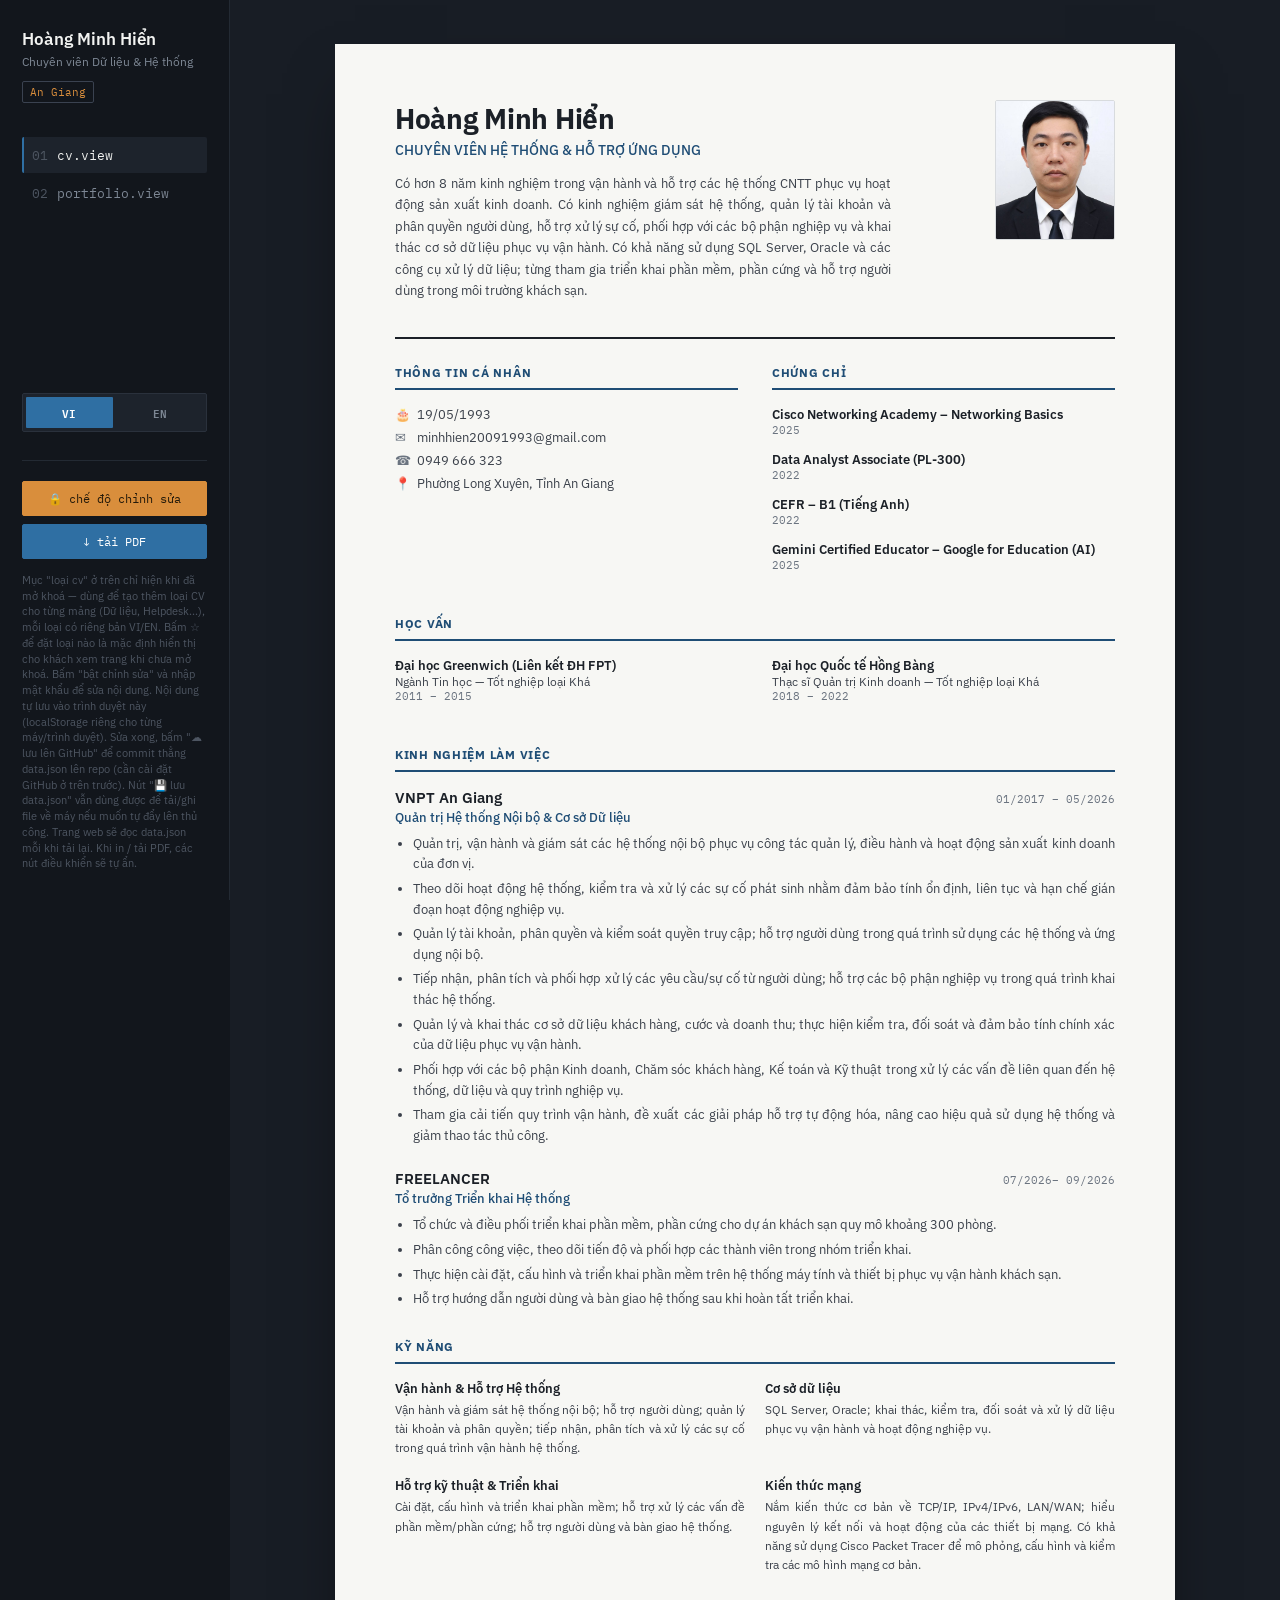
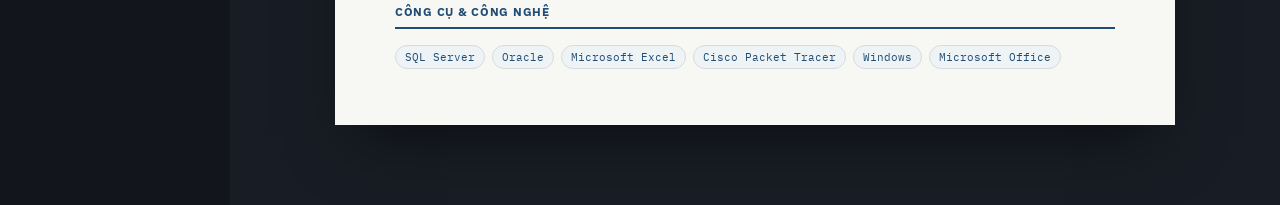
==== index.html @ f8fe0537 "Add files via upload" ====
<html lang="vi"><head>

<meta charset="UTF-8">
<meta name="viewport" content="width=device-width, initial-scale=1.0">
<title>Hoàng Minh Hiển — CV &amp; Portfolio</title>
<link rel="preconnect" href="https://fonts.googleapis.com">
<link rel="preconnect" href="https://fonts.gstatic.com" crossorigin="">
<link href="https://fonts.googleapis.com/css2?family=IBM+Plex+Sans:wght@400;500;600;700&amp;family=IBM+Plex+Mono:wght@400;500;600&amp;display=swap" rel="stylesheet">
<style>
  :root{
    --bg:#12161c;
    --bg-2:#181d25;
    --paper:#f7f7f4;
    --ink:#1b2027;
    --ink-soft:#3b414b;
    --muted:#6b7480;
    --line:#d8dbde;
    --line-soft:#e7e9eb;
    --accent:#2f6fa3;
    --accent-deep:#1f4d75;
    --accent-warm:#d98e3c;
    --sidebar-ink:#c7cdd6;
    --sidebar-ink-dim:#7d8794;
    --radius:2px;
  }
  *{box-sizing:border-box;}
  html,body{margin:0;padding:0;}
  /* Ẩn toàn bộ trang cho tới khi JS nạp xong dữ liệu và render đúng ngôn
     ngữ (vi) — tránh hiện tượng nội dung tiếng Anh (viết sẵn trong HTML
     tĩnh) lóe lên trước khi bị JS thay bằng tiếng Việt. */
  body{opacity:0;transition:opacity .18s ease;}
  body.ready{opacity:1;}
  body{
    font-family:'IBM Plex Sans',sans-serif;
    background:var(--bg);
    color:var(--ink);
    -webkit-font-smoothing:antialiased;
  }
  .mono{font-family:'IBM Plex Mono',monospace;}
  a{color:inherit;}

  /* ---------- layout ---------- */
  .app{
    display:grid;
    grid-template-columns:230px 1fr;
    min-height:100vh;
  }
  .sidebar{
    background:var(--bg);
    color:var(--sidebar-ink);
    padding:28px 22px;
    position:sticky;
    top:0;
    height:100vh;
    overflow-y:auto;
    display:flex;
    flex-direction:column;
    border-right:1px solid #232a33;
  }
  .brand{margin-bottom:34px;}
  .brand .name{font-size:17px;font-weight:600;color:#f2f3f1;line-height:1.3;}
  .brand .role{font-size:12px;color:var(--sidebar-ink-dim);margin-top:4px;}
  .tag{
    display:inline-block;margin-top:12px;
    font-family:'IBM Plex Mono',monospace;
    font-size:10.5px;color:var(--accent-warm);
    border:1px solid #3a4250;padding:3px 7px;border-radius:var(--radius);
  }

  nav.tabs{display:flex;flex-direction:column;gap:2px;margin-bottom:auto;}
  nav.tabs button{
    all:unset;cursor:pointer;
    font-family:'IBM Plex Mono',monospace;
    font-size:12.5px;color:var(--sidebar-ink-dim);
    padding:10px 10px;border-radius:var(--radius);
    display:flex;align-items:center;gap:9px;
  }
  nav.tabs button .idx{color:#4d5561;}
  nav.tabs button:hover{color:#e9ebee;background:#1d232c;}
  nav.tabs button.active{color:#f2f3f1;background:#1d232c;border-left:2px solid var(--accent);padding-left:8px;}

  .lang-switch{display:flex;gap:4px;margin-top:14px;padding:3px;background:#1d232c;border-radius:var(--radius);border:1px solid #2a313c;}
  .lang-btn{
    all:unset;cursor:pointer;flex:1;text-align:center;
    font-family:'IBM Plex Mono',monospace;font-size:11px;font-weight:600;
    padding:6px 0;border-radius:1px;color:var(--sidebar-ink-dim);
  }
  .lang-btn:hover{color:#e9ebee;}
  .lang-btn.active{background:var(--accent);color:#fff;}

  /* CV loại (Dữ liệu / Helpdesk / ...) — chỉ hiện khi đã mở khoá chỉnh sửa;
     khách xem trang chỉ thấy đúng 1 loại CV được đặt làm mặc định. */
  .type-switch-wrap{display:none;flex-direction:column;gap:7px;margin-top:14px;}
  .unlocked .type-switch-wrap{display:flex;}
  .type-switch-title{
    font-family:'IBM Plex Mono',monospace;font-size:10px;color:var(--sidebar-ink-dim);
    text-transform:uppercase;letter-spacing:.06em;
  }
  .type-switch{display:flex;flex-direction:column;gap:4px;}
  .type-pill{
    display:flex;align-items:center;gap:5px;
    background:#1d232c;border:1px solid #2a313c;border-radius:var(--radius);
    padding:2px 3px 2px 5px;
  }
  .type-pill.active{border-color:var(--accent);}
  .type-pill-name{
    all:unset;cursor:pointer;flex:1;min-width:0;
    font-family:'IBM Plex Mono',monospace;font-size:11.5px;color:var(--sidebar-ink-dim);
    padding:6px 4px;white-space:nowrap;overflow:hidden;text-overflow:ellipsis;
  }
  .type-pill-name:hover{color:#e9ebee;}
  .type-pill.active .type-pill-name{color:#f2f3f1;font-weight:600;}
  .type-pill-star{all:unset;cursor:pointer;font-size:12px;color:#4d5561;padding:2px 3px;flex:none;line-height:1;}
  .type-pill-star.is-default{color:var(--accent-warm);}
  .type-pill-rename{
    all:unset;cursor:pointer;font-size:11px;color:var(--sidebar-ink-dim);
    padding:2px 3px;flex:none;line-height:1;
  }
  .type-pill-rename:hover{color:#e9ebee;}
  .type-pill-del{
    all:unset;cursor:pointer;font-family:'IBM Plex Mono',monospace;font-size:10px;
    color:#a23b3b;border:1px solid #4a3535;width:16px;height:16px;border-radius:50%;
    display:flex;align-items:center;justify-content:center;flex:none;line-height:1;
  }
  .type-switch-add{
    all:unset;cursor:pointer;text-align:center;
    font-family:'IBM Plex Mono',monospace;font-size:11px;
    color:var(--accent-deep);border:1px dashed var(--accent);
    padding:7px 8px;border-radius:var(--radius);
  }

  .side-actions{display:flex;flex-direction:column;gap:8px;margin-top:28px;padding-top:20px;border-top:1px solid #232a33;}
  .btn{
    all:unset;cursor:pointer;text-align:center;
    font-family:'IBM Plex Mono',monospace;font-size:11.5px;
    padding:9px 10px;border-radius:var(--radius);
    border:1px solid #333c48;color:#dfe2e6;
    transition:background .15s ease, border-color .15s ease;
  }
  .btn:hover{border-color:var(--accent);}
  .btn.primary{background:var(--accent);border-color:var(--accent);color:#fff;}
  .btn.primary:hover{background:var(--accent-deep);}
  .btn.editing{background:var(--accent-warm);border-color:var(--accent-warm);color:#241a0a;}
  /* "chế độ chỉnh sửa" là nút mở khoá (có mật khẩu) — mọi nút thao tác khác
     (kể cả nút bật/tắt sửa nội dung) chỉ hiện ra sau khi mở khoá. */
  #editToggle,#exportBtn,#githubSaveBtn,#githubCfgToggle,#resetBtn,#translateCfgToggle{display:none;}
  .unlocked #editToggle,.unlocked #exportBtn,.unlocked #githubSaveBtn,.unlocked #githubCfgToggle,.unlocked #resetBtn,.unlocked #translateCfgToggle{display:inline-block;}
  /* Đã tích hợp lưu data.json / lưu lên GitHub ở nơi khác — chỉ ẩn 2 nút
     này trên giao diện, KHÔNG xoá code/logic phía sau (đề phòng cần dùng
     lại sau này). */
  #exportBtn,.unlocked #exportBtn,#githubSaveBtn,.unlocked #githubSaveBtn{display:none !important;}
  .side-note{margin-top:14px;font-size:10.5px;color:#4d5561;line-height:1.5;}

  .stage{
    background:var(--bg-2);
    padding:44px 40px 80px;
    display:flex;justify-content:center;
  }
  .page{
    width:100%;max-width:840px;
    background:var(--paper);
    color:var(--ink);
    padding:56px 60px;
    min-height:1100px;
    box-shadow:0 30px 60px -20px rgba(0,0,0,.55);
  }

  /* ---------- editable affordance ---------- */
  [contenteditable="true"]{outline:none;}
  .editing [contenteditable="true"]:hover{background:#fff3d9;}
  .editing [contenteditable="true"]:focus{background:#fff3d9;box-shadow:0 0 0 1px var(--accent-warm);}
  .row-controls{display:none;gap:6px;margin-top:6px;}
  .editing .row-controls{display:flex;}
  .del{
    all:unset;cursor:pointer;font-family:'IBM Plex Mono',monospace;font-size:10px;
    color:#a23b3b;border:1px solid #d7b9b9;padding:2px 7px;border-radius:var(--radius);
  }
  .add{
    all:unset;cursor:pointer;font-family:'IBM Plex Mono',monospace;font-size:11px;
    color:var(--accent-deep);border:1px dashed var(--accent);padding:6px 10px;border-radius:var(--radius);
    display:none;margin-top:10px;
  }
  .editing .add{display:inline-block;}

  /* inline delete affordances (bullet lines, hobby chips) */
  .bullet-line{display:flex;align-items:flex-start;justify-content:space-between;gap:8px;}
  .bullet-del{
    all:unset;display:none;cursor:pointer;flex:none;font-family:'IBM Plex Mono',monospace;
    font-size:10px;line-height:1;color:#a23b3b;border:1px solid #d7b9b9;
    width:16px;height:16px;border-radius:50%;text-align:center;margin-top:2px;
  }
  .editing .bullet-del{display:flex;align-items:center;justify-content:center;}

  .chip-wrap{display:inline-flex;align-items:center;gap:4px;}
  .chip-del{
    all:unset;display:none;cursor:pointer;font-family:'IBM Plex Mono',monospace;
    font-size:10px;line-height:1;color:#a23b3b;border:1px solid #d7b9b9;
    width:15px;height:15px;border-radius:50%;text-align:center;
  }
  .editing .chip-del{display:flex;align-items:center;justify-content:center;}

  /* ---------- CV header ---------- */
  .cv-head{display:grid;grid-template-columns:1fr 120px;gap:24px;align-items:start;padding-bottom:22px;border-bottom:2px solid var(--ink);}
  .cv-head h1{font-size:28px;margin:0 0 4px;font-weight:700;letter-spacing:-0.01em;}
  .cv-head .role{font-size:14px;color:var(--accent-deep);font-weight:500;}
  .cv-head .summary{margin-top:14px;font-size:13px;line-height:1.65;color:var(--ink-soft);max-width:62ch;text-align:justify;text-align-last:left;}
  .avatar{
    width:120px;height:140px;border-radius:var(--radius);object-fit:cover;
    border:1px solid var(--line);background:#e7e9eb;
    display:block;
  }
  .avatar-placeholder{
    display:flex;align-items:center;justify-content:center;
    background:#1b2027;color:#f7f7f4;
    font-family:'IBM Plex Mono',monospace;font-weight:600;font-size:30px;letter-spacing:.03em;
  }
  .avatar-wrap{position:relative;width:120px;height:140px;}
  .avatar-wrap .avatar-overlay{
    display:none;position:absolute;inset:0;align-items:center;justify-content:center;
    background:rgba(27,32,39,.72);color:#fff;text-align:center;
    font-family:'IBM Plex Mono',monospace;font-size:10.5px;line-height:1.4;
    cursor:pointer;border-radius:var(--radius);padding:8px;
  }
  .editing .avatar-wrap .avatar-overlay{display:flex;}
  .avatar-wrap input[type="file"]{display:none;}

  .section{margin-top:30px;page-break-inside:avoid;}
  .section-label{
    font-family:'IBM Plex Sans',sans-serif;font-size:12px;font-weight:700;
    text-transform:uppercase;letter-spacing:.06em;color:var(--accent-deep);
    padding-bottom:8px;margin-bottom:16px;
    border-bottom:2px solid var(--accent-deep);
  }

  .cv-grid{display:grid;grid-template-columns:1fr 1fr;gap:34px;}
  .info-list{list-style:none;margin:0;padding:0;font-size:12.5px;color:var(--ink-soft);display:flex;flex-direction:column;gap:7px;}
  .info-list li{display:flex;gap:8px;}
  .info-list .k{color:var(--muted);width:14px;font-family:'IBM Plex Mono',monospace;}

  .edu-item, .cert-item{margin-bottom:14px;}
  .edu-item .school, .cert-item .cname{font-size:13px;font-weight:600;}
  .edu-item .major{font-size:12px;color:var(--ink-soft);text-align:justify;text-align-last:left;}
  .edu-item .yrs, .cert-item .yr{font-size:11px;color:var(--muted);font-family:'IBM Plex Mono',monospace;}

  .job{margin-bottom:24px;page-break-inside:avoid;}
  .job-top{display:flex;justify-content:space-between;align-items:baseline;gap:12px;flex-wrap:wrap;}
  .job-top .company{font-size:14.5px;font-weight:600;}
  .job-top .dates{font-size:11px;color:var(--muted);font-family:'IBM Plex Mono',monospace;white-space:nowrap;}
  .job .title{font-size:12.5px;color:var(--accent-deep);font-weight:500;margin:2px 0 8px;}
  .job ul{margin:0;padding-left:18px;font-size:12.5px;line-height:1.65;color:var(--ink-soft);text-align:justify;text-align-last:left;}
  .job li{margin-bottom:4px;}

  .skills-grid{display:grid;grid-template-columns:1fr 1fr;gap:20px;}
  .skill-block .stitle{font-size:12.5px;font-weight:600;margin-bottom:4px;}
  .skill-block p{font-size:12px;color:var(--ink-soft);line-height:1.6;margin:0;text-align:justify;text-align-last:left;}

  .chips{display:flex;flex-wrap:wrap;gap:7px;margin-top:6px;}
  .chip{
    font-family:'IBM Plex Mono',monospace;font-size:10.5px;color:var(--accent-deep);
    border:1px solid var(--line);padding:4px 9px;border-radius:12px;background:#eef3f6;
  }

  /* ---------- portfolio ---------- */
  .pf-head h1{font-size:27px;margin:0;font-weight:700;letter-spacing:-.01em;}
  .pf-head .sub{font-size:13px;color:var(--ink-soft);margin-top:9px;max-width:64ch;line-height:1.65;text-align:justify;text-align-last:left;}
  .pf-grid{display:flex;flex-direction:column;gap:22px;margin-top:24px;}
  .pf-row{display:flex;gap:22px;align-items:stretch;}
  .pf-row > .pf-card{flex:1 1 0;min-width:0;}
  .pf-card{
    border:1px solid var(--line);border-radius:var(--radius);
    background:#fff;page-break-inside:avoid;overflow:hidden;
    display:flex;flex-direction:column;
    transition:box-shadow .18s ease, transform .18s ease, border-color .18s ease;
  }
  .pf-card:hover{box-shadow:0 14px 30px -16px rgba(27,32,39,.35);border-color:var(--line);transform:translateY(-2px);}
  .pf-card .pf-body{padding:16px 18px 18px;display:flex;flex-direction:column;flex:1;}

  /* product image — dùng aspect-ratio thay vì "padding-top:0 + height:0"
     (padding-top hack tạo ra khối có content-height = 0, nên khi in PDF,
     Chrome tính điểm ngắt trang ngay bên trong khối "rỗng" đó, bất chấp
     page-break-inside:avoid, làm ảnh bị cắt/xé làm đôi giữa hai trang). */
  .pf-image{
    position:relative;overflow:hidden;background:var(--line-soft);
    display:none;flex:none;aspect-ratio:16/9;height:auto;
  }
  .pf-image.has-image,.editing .pf-image{display:block;}
  .pf-image img{position:absolute;inset:0;width:100%;height:100%;object-fit:cover;display:block;}
  .pf-image-empty{
    position:absolute;inset:0;display:flex;align-items:center;justify-content:center;
    color:var(--muted);font-family:'IBM Plex Mono',monospace;font-size:10.5px;letter-spacing:.04em;
  }
  .pf-image-overlay{
    position:absolute;inset:0;display:none;align-items:center;justify-content:center;gap:8px;
    background:rgba(27,32,39,.6);
  }
  .editing .pf-image-overlay{display:flex;}
  .pf-img-btn{
    all:unset;cursor:pointer;font-family:'IBM Plex Mono',monospace;font-size:10px;color:#fff;
    border:1px solid rgba(255,255,255,.65);padding:5px 10px;border-radius:var(--radius);white-space:nowrap;
  }
  .pf-img-btn:hover{background:rgba(255,255,255,.18);}
  .pf-image input[type="file"]{display:none;}

  .pf-card .pf-tag{
    display:inline-block;font-family:'IBM Plex Mono',monospace;font-size:10px;
    letter-spacing:.04em;color:var(--accent-warm);text-transform:uppercase;
    border:1px solid #ecd6b3;background:#fbf3e6;padding:3px 8px;border-radius:12px;
  }
  .pf-card h3{font-size:15px;margin:10px 0 8px;font-weight:600;line-height:1.35;}
  .pf-card p{font-size:12.5px;color:var(--ink-soft);line-height:1.65;margin:0;text-align:justify;text-align-last:left;}
  .pf-card .chips{margin-top:14px;padding-top:14px;border-top:1px solid var(--line-soft);}

  .chip-add{
    all:unset;display:none;cursor:pointer;font-family:'IBM Plex Mono',monospace;font-size:10.5px;
    color:var(--accent-deep);border:1px dashed var(--accent);padding:4px 9px;border-radius:12px;
  }
  .editing .chip-add{display:inline-block;}

  .print-only{display:none;}

  @media (max-width: 880px){
    .app{grid-template-columns:1fr;}
    .sidebar{position:relative;height:auto;flex-direction:row;flex-wrap:wrap;align-items:center;}
    .brand{margin-bottom:0;margin-right:auto;}
    nav.tabs{flex-direction:row;margin:0;}
    .side-actions{flex-direction:row;flex-wrap:wrap;justify-content:flex-end;margin:0 0 0 auto;border:none;padding:0;}
    .side-note{display:none;}
    .stage{padding:22px 14px 60px;}
    .page{padding:30px 22px;}
    .cv-head{grid-template-columns:1fr;}
    .avatar{display:none;}
    .cv-grid,.skills-grid{grid-template-columns:1fr;}
    .pf-row{flex-direction:column;}
    .pf-row > .pf-card{flex:none;}
  }

  @media print{
    /* .pf-card có transition + hover-transform (translateY, box-shadow).
       Khi in, Chrome đôi khi render lại một số phần tử có transition/transform
       để tính điểm ngắt trang, và "bóng ma" của lần render đó (mờ, sai vị trí)
       có thể lọt vào bản PDF — nhìn giống các thanh mờ đè lên phần đầu ảnh.
       Tắt hẳn transition/transform khi in để tránh hiện tượng này. */
    *{transition:none !important;animation:none !important;-webkit-print-color-adjust:exact;print-color-adjust:exact;}
    .pf-card{transform:none !important;box-shadow:none !important;}
    html,body{height:auto;}
    body{background:#fff;}
    .sidebar{display:none;}
    .stage{background:#fff;padding:0;display:block;height:auto;}
    .page{
      box-shadow:none;max-width:100%;width:auto;padding:10mm 14mm;
      min-height:0;height:auto;
      page-break-after:auto;page-break-before:auto;
    }
    .app{display:block;}
    .row-controls,.add,.tag,.avatar-overlay,.bullet-del,.chip-del,.pf-image-overlay,.chip-add{display:none !important;}
    .pf-image{display:none;}
    .pf-image.has-image{display:block !important;}
    [contenteditable="true"]:hover, [contenteditable="true"]:focus{background:none;box-shadow:none;}
    .section{margin-top:16px;page-break-inside:auto;break-inside:auto;}
    .section-label{page-break-after:avoid;}
    .edu-item,.cert-item{page-break-inside:avoid;}

    /* .job vốn bị page-break-inside:avoid (kế thừa từ CSS chung), khiến cả
       khối kinh nghiệm bị đẩy nguyên sang trang sau nếu không vừa phần
       trang còn lại — để lại khoảng trắng lớn ở cuối trang trước. Cho phép
       .job được ngắt qua trang, chỉ giữ "avoid" ở phần tiêu đề/từng dòng
       để không bị cắt ngang giữa chừng. */
    .job{page-break-inside:auto;break-inside:auto;}
    .job-top{page-break-inside:avoid;break-inside:avoid;page-break-after:avoid;break-after:avoid;}
    .job .title{page-break-after:avoid;break-after:avoid;}
    .job li{page-break-inside:avoid;break-inside:avoid;}
    .job ul{orphans:2;widows:2;}

    .pf-card{page-break-inside:auto;break-inside:auto;display:block;}
    .pf-card .pf-body{display:block;}
    .pf-card .pf-tag,.pf-card h3{page-break-after:avoid;break-after:avoid;}
    .pf-image{
      page-break-inside:avoid;break-inside:avoid-page;
      page-break-before:avoid;break-before:avoid-page;
      page-break-after:avoid;break-after:avoid-page;
    }
    .pf-card .chips{page-break-inside:avoid;break-inside:avoid;}

    .cv-head{display:flex;align-items:flex-start;gap:20px;}
    .cv-head .avatar-wrap{margin-top:0;flex:none;}

    /* Chrome can't break CSS grid rows across pages cleanly — it shoves the
       second column to the next page and leaves the gap behind on this one.
       Use flexbox instead: it keeps both columns together as one unit when
       paginating, so the 2-column look survives printing without gaps. */
    .cv-grid{display:flex;gap:34px;page-break-inside:avoid;}
    .cv-grid > div{flex:1 1 0;min-width:0;}
    .skills-grid{display:flex;flex-wrap:wrap;gap:16px 20px;}
    .skills-grid > div{flex:1 1 220px;min-width:0;page-break-inside:avoid;}
    /* Đã thử 2 cách:
       1) flex 2-cột + page-break-inside:auto trên .pf-row (bản gốc) → ảnh
          bị đè vệt mờ khi 1 hàng phải ngắt qua trang.
       2) flex 2-cột + page-break-inside:avoid trên .pf-row → khi TOÀN BỘ
          nội dung cần nhiều hơn 1 trang, Chrome bị lỗi dựng hình nghiêm
          trọng hơn: toàn bộ nội dung các dự án bị dồn/đè chồng lên nhau
          trên đúng 1 trang giấy (đã tự kiểm chứng, không phải suy đoán).
       → Flexbox nói chung ngắt trang rất kém trong Chrome khi in PDF.
       Float thì ngắt trang ổn định hơn nhiều (đã được dùng cho việc này
       từ rất lâu), nên chỉ khi IN mới đổi sang float 2-cột; trên màn hình
       vẫn giữ flex như cũ. */
    .pf-row{display:block;overflow:hidden;}
    .pf-row > .pf-card{float:left;width:calc(50% - 11px);}
    .pf-row > .pf-card:first-child{margin-right:22px;}
    .pf-grid{gap:22px;}

    @page{size:A4;margin:8mm;}
  }
</style>
</head>
<body>

<div class="app editing-off" id="app">

  <aside class="sidebar">
    <div class="brand">
      <div class="name">Hoàng Minh Hiển</div>
      <div class="role">Chuyên viên Dữ liệu &amp; Hệ thống</div>
      <span class="tag" contenteditable="false" data-key="side.tag">An Giang</span>
    </div>

    <nav class="tabs">
      <button class="active" data-view="cv"><span class="idx">01</span> cv.view</button>
      <button data-view="pf"><span class="idx">02</span> portfolio.view</button>
    </nav>

    <div class="lang-switch" id="langSwitch">
      <button class="lang-btn active" data-lang="vi">VI</button>
      <button class="lang-btn" data-lang="en">EN</button>
    </div>

    <div class="type-switch-wrap" id="typeSwitchWrap">
      <div class="type-switch-title">loại cv</div>
      <div class="type-switch" id="typeSwitch"></div>
      <button class="type-switch-add" id="addTypeBtn">+ thêm loại CV</button>
    </div>

    <div class="side-actions">
      <button class="btn editing" id="editModeBtn">🔒 chế độ chỉnh sửa</button>
      <button class="btn" id="editToggle">✎ bật chỉnh sửa</button>
      <button class="btn primary" id="printBtn">↓ tải PDF</button>
      <button class="btn" id="exportBtn">💾 lưu data.json</button>
      <button class="btn" id="githubSaveBtn">☁ lưu lên GitHub</button>
      <button class="btn" id="githubCfgToggle">⚙ cài đặt GitHub</button>
      <button class="btn" id="translateCfgToggle">🌐 dịch VI → EN (AI)</button>
      <button class="btn" id="resetBtn">↺ khôi phục gốc</button>
    </div>
    <div class="side-note" id="translatePanel" style="display:none;">
      <div style="margin-bottom:10px;">Dịch nội dung tiếng Việt của loại CV đang xem sang tiếng Anh, bằng Gemini API của bạn (tự động 1 click) hoặc bằng AI khác (copy/dán thủ công).</div>

      <div style="font-family:'IBM Plex Mono',monospace;font-size:10px;color:var(--sidebar-ink-dim);text-transform:uppercase;letter-spacing:.06em;margin-bottom:6px;">Cách 1 — tự động bằng Gemini API</div>
      <div style="display:flex;flex-direction:column;gap:6px;margin-bottom:8px;">
        <input type="password" id="geminiKeyInput" placeholder="Gemini API key" class="mono" style="background:#1d232c;border:1px solid #2a313c;color:#e9ebee;padding:7px 8px;border-radius:2px;font-size:11.5px;">
        <input type="text" id="geminiModelInput" placeholder="Tên model (mặc định: gemini-2.5-flash)" class="mono" style="background:#1d232c;border:1px solid #2a313c;color:#e9ebee;padding:7px 8px;border-radius:2px;font-size:11.5px;">
        <button class="btn" id="geminiCfgSave">Lưu key</button>
      </div>
      <div style="margin-bottom:10px;">Key chỉ lưu trong trình duyệt này (localStorage), gửi thẳng tới Google khi bấm dịch — không đi qua máy chủ nào khác. Nếu Google đổi tên model, sửa lại ô "tên model" ở trên theo model hiện hành trong Google AI Studio.</div>
      <button class="btn primary" id="geminiTranslateBtn" style="width:100%;margin-bottom:12px;">✨ Dịch tự động (Gemini)</button>

      <div style="font-family:'IBM Plex Mono',monospace;font-size:10px;color:var(--sidebar-ink-dim);text-transform:uppercase;letter-spacing:.06em;margin-bottom:6px;border-top:1px solid #2a313c;padding-top:10px;">Cách 2 — copy/dán thủ công (AI khác)</div>
      <ol style="margin:0 0 8px;padding-left:18px;">
        <li style="margin-bottom:8px;">
          <button class="btn" id="translateCopyBtn" style="width:100%;margin-bottom:4px;">1) 📋 Sao chép nội dung + hướng dẫn dịch</button>
          <div>Mở Claude/ChatGPT, dán vào, chờ AI trả lời.</div>
        </li>
        <li>
          <div style="margin-bottom:4px;">Dán NGUYÊN VĂN câu trả lời của AI (chỉ phần JSON, không kèm lời giải thích) vào ô dưới:</div>
          <textarea id="translatePasteArea" class="mono" rows="5" placeholder="Dán JSON bản dịch AI trả về vào đây" style="width:100%;background:#1d232c;border:1px solid #2a313c;color:#e9ebee;padding:7px 8px;border-radius:2px;font-size:10.5px;resize:vertical;"></textarea>
          <button class="btn" id="translateApplyBtn" style="width:100%;margin-top:6px;">2) ✅ Áp dụng bản dịch vào bản EN</button>
        </li>
      </ol>
      <div style="color:#c98a3f;">Dù dịch theo cách nào, bấm áp dụng/dịch tự động sẽ GHI ĐÈ toàn bộ bản tiếng Anh hiện tại của loại CV đang xem — nhớ kiểm tra lại sau khi dịch.</div>
    </div>
    <div class="side-note" id="githubPanel" style="display:none;">
      <div style="display:flex;flex-direction:column;gap:6px;margin-bottom:8px;">
        <input type="text" id="ghOwner" placeholder="Tên tài khoản GitHub" class="mono" style="background:#1d232c;border:1px solid #2a313c;color:#e9ebee;padding:7px 8px;border-radius:2px;font-size:11.5px;">
        <input type="text" id="ghRepo" placeholder="Tên repo" class="mono" style="background:#1d232c;border:1px solid #2a313c;color:#e9ebee;padding:7px 8px;border-radius:2px;font-size:11.5px;">
        <input type="text" id="ghBranch" placeholder="Nhánh (mặc định: main)" class="mono" style="background:#1d232c;border:1px solid #2a313c;color:#e9ebee;padding:7px 8px;border-radius:2px;font-size:11.5px;">
        <input type="password" id="ghToken" placeholder="Personal access token" class="mono" style="background:#1d232c;border:1px solid #2a313c;color:#e9ebee;padding:7px 8px;border-radius:2px;font-size:11.5px;">
        <button class="btn primary" id="ghCfgSave" style="margin-top:2px;">Lưu cài đặt</button>
      </div>
      Token chỉ lưu trong trình duyệt này (localStorage), không gửi đi đâu ngoài GitHub.

      <div style="margin-top:12px;padding-top:10px;border-top:1px solid #2a313c;display:flex;flex-direction:column;gap:6px;">
        <div>Chuyển cài đặt sang máy/điện thoại khác: bấm "sao chép", dán vào ô bên dưới ở máy kia rồi bấm "dán vào".</div>
        <button class="btn" id="ghCfgCopy" style="align-self:flex-start;">📋 sao chép cấu hình</button>
        <textarea id="ghConfigStr" placeholder="Dán chuỗi cấu hình vào đây" class="mono" rows="3" style="background:#1d232c;border:1px solid #2a313c;color:#e9ebee;padding:7px 8px;border-radius:2px;font-size:10.5px;resize:vertical;"></textarea>
        <button class="btn" id="ghCfgPaste" style="align-self:flex-start;">📥 dán vào</button>
        <div style="color:#c98a3f;">Chuỗi này chứa nguyên token — giữ kín như mật khẩu, không đăng công khai.</div>
      </div>
    </div>
    <div class="side-note">Mục "loại cv" ở trên chỉ hiện khi đã mở khoá — dùng để tạo thêm loại CV cho từng mảng (Dữ liệu, Helpdesk...), mỗi loại có riêng bản VI/EN. Bấm ☆ để đặt loại nào là mặc định hiển thị cho khách xem trang khi chưa mở khoá. Bấm "bật chỉnh sửa" và nhập mật khẩu để sửa nội dung. Nội dung tự lưu vào trình duyệt này (localStorage riêng cho từng máy/trình duyệt). Sửa xong, bấm "☁ lưu lên GitHub" để commit thẳng data.json lên repo (cần cài đặt GitHub ở trên trước). Nút "💾 lưu data.json" vẫn dùng được để tải/ghi file về máy nếu muốn tự đẩy lên thủ công. Trang web sẽ đọc data.json mỗi khi tải lại. Khi in / tải PDF, các nút điều khiển sẽ tự ẩn.</div>
  </aside>

  <main class="stage">

    <!-- ============ CV PAGE ============ -->
    <section class="page" id="view-cv" data-editable-root="">

      <div class="cv-head">
        <div>
          <h1 contenteditable="false" data-key="cv.name">Hoàng Minh Hiển</h1>
          <div class="role" contenteditable="false" data-key="cv.role">Data &amp; Systems Specialist</div>
          <p class="summary" contenteditable="false" data-key="cv.summary">With more than 8 years of experience managing internal systems, providing IT helpdesk support, and analyzing databases at VNPT, I bring strong expertise in SQL Server, Oracle, advanced Excel, and large-scale data processing. I have managed customer, billing, and revenue data, effectively supporting operations and business decision-making, and contributed to improved data accuracy and operational efficiency.</p>
        </div>
        <div class="avatar-wrap">
          <div class="avatar avatar-placeholder" id="avatarPlaceholder" style="display: none;">HMH</div>
          <img class="avatar" id="avatarImg" alt="Ảnh đại diện" style="display: block;" src="[data-uri]">
          <label class="avatar-overlay" for="avatarInput">✎ đổi ảnh</label>
          <input type="file" id="avatarInput" accept="image/*">
        </div>
      </div>

      <div class="cv-grid" style="margin-top:26px;">
        <div>
          <div class="section-label" contenteditable="false" data-key="lbl.info">Personal Information</div>
          <ul class="info-list">
            <li><span class="k">🎂</span><span contenteditable="false" data-key="cv.dob">May 19, 1993</span></li>
            <li><span class="k">✉</span><span contenteditable="false" data-key="cv.email">minhhien20091993@gmail.com</span></li>
            <li><span class="k">☎</span><span contenteditable="false" data-key="cv.phone">0949 666 323</span></li>
            <li><span class="k">📍</span><span contenteditable="false" data-key="cv.addr">Long Xuyen Ward, An Giang Province</span></li>
          </ul>
        </div>
        <div>
          <div class="section-label" contenteditable="false" data-key="lbl.certs">Certifications</div>
          <div id="certList"><div class="cert-item">
        <div class="cname" contenteditable="false" data-cert="0" data-field="name">Data Analyst Associate</div>
        <div class="yr" contenteditable="false" data-cert="0" data-field="yr">2022</div>
        <div class="row-controls"><button class="del" data-del-cert="0">xoá chứng chỉ</button></div></div><div class="cert-item">
        <div class="cname" contenteditable="false" data-cert="1" data-field="name">CEFR – B1 (English)</div>
        <div class="yr" contenteditable="false" data-cert="1" data-field="yr">2022</div>
        <div class="row-controls"><button class="del" data-del-cert="1">xoá chứng chỉ</button></div></div><div class="cert-item">
        <div class="cname" contenteditable="false" data-cert="2" data-field="name">Cisco Networking Academy – Networking Basics</div>
        <div class="yr" contenteditable="false" data-cert="2" data-field="yr">2025</div>
        <div class="row-controls"><button class="del" data-del-cert="2">xoá chứng chỉ</button></div></div><div class="cert-item">
        <div class="cname" contenteditable="false" data-cert="3" data-field="name">Gemini Certified Educator – Google for Education (AI)z</div>
        <div class="yr" contenteditable="false" data-cert="3" data-field="yr">2025</div>
        <div class="row-controls"><button class="del" data-del-cert="3">xoá chứng chỉ</button></div></div></div>
          <button class="add" id="addCert">+ thêm chứng chỉ</button>
        </div>
      </div>

      <div class="section">
        <div class="section-label" contenteditable="false" data-key="lbl.edu">Education</div>
        <div class="cv-grid">
          <div class="edu-item">
            <div class="school" contenteditable="false" data-key="cv.edu1school">Greenwich University (in partnership with FPT University)</div>
            <div class="major" contenteditable="false" data-key="cv.edu1major">Information Technology — Good classification</div>
            <div class="yrs" contenteditable="false" data-key="cv.edu1yrs">2011 – 2015</div>
          </div>
          <div class="edu-item">
            <div class="school" contenteditable="false" data-key="cv.edu2school">Hong Bang International University</div>
            <div class="major" contenteditable="false" data-key="cv.edu2major">Master of Business Administration — Good classification</div>
            <div class="yrs" contenteditable="false" data-key="cv.edu2yrs">2018 – 2022</div>
          </div>
        </div>
      </div>

      <div class="section">
        <div class="section-label" contenteditable="false" data-key="lbl.jobs">Work Experience</div>
        <div id="jobList"><div class="job">
        <div class="job-top">
          <div class="company" contenteditable="false" data-job="0" data-field="company">VNPT An Giang</div>
          <div class="dates" contenteditable="false" data-job="0" data-field="dates">01/2017 – 05/2026</div>
        </div>
        <div class="title" contenteditable="false" data-job="0" data-field="title">Internal Systems &amp; Customer Database Administration</div>
        <ul data-job-bullets="0">
          
          <li>
            <span class="bullet-line">
              <span contenteditable="false" data-job="0" data-bullet="0">Administered, operated, and monitored internal systems supporting management, operations, and business activities.</span>
              <button class="bullet-del" data-del-bullet="0:0" title="xoá dòng">×</button>
            </span>
          </li>
          <li>
            <span class="bullet-line">
              <span contenteditable="false" data-job="0" data-bullet="1">Managed and operated the customer, billing, and revenue database systems; ensured accuracy, stability, security, and continuous availability.</span>
              <button class="bullet-del" data-del-bullet="0:1" title="xoá dòng">×</button>
            </span>
          </li>
          <li>
            <span class="bullet-line">
              <span contenteditable="false" data-job="0" data-bullet="2">Handled access provisioning and permission management, and supported internal users in system operations; resolved access-related issues.</span>
              <button class="bullet-del" data-del-bullet="0:2" title="xoá dòng">×</button>
            </span>
          </li>
          <li>
            <span class="bullet-line">
              <span contenteditable="false" data-job="0" data-bullet="3">Monitored, checked, and resolved incidents to keep systems running smoothly and minimize disruption to business units.</span>
              <button class="bullet-del" data-del-bullet="0:3" title="xoá dòng">×</button>
            </span>
          </li>
          <li>
            <span class="bullet-line">
              <span contenteditable="false" data-job="0" data-bullet="4">Coordinated with other departments (sales, customer care, accounting, technical) on system usage and operational issues.</span>
              <button class="bullet-del" data-del-bullet="0:4" title="xoá dòng">×</button>
            </span>
          </li>
          <li>
            <span class="bullet-line">
              <span contenteditable="false" data-job="0" data-bullet="5">Contributed to process improvements, proposing solutions to increase operational efficiency and reduce manual work.</span>
              <button class="bullet-del" data-del-bullet="0:5" title="xoá dòng">×</button>
            </span>
          </li>
        </ul>
        <div class="row-controls">
          <button class="del" data-del-job="0">xoá kinh nghiệm</button>
          <button class="del" data-add-bullet="0">+ dòng mô tả</button>
        </div></div><div class="job">
        <div class="job-top">
          <div class="company" contenteditable="false" data-job="1" data-field="company">FREELANCER</div>
          <div class="dates" contenteditable="false" data-job="1" data-field="dates">07/2026– 09/2026</div>
        </div>
        <div class="title" contenteditable="false" data-job="1" data-field="title">System Deployment Team Leader</div>
        <ul data-job-bullets="1">
          
          <li>
            <span class="bullet-line">
              <span contenteditable="false" data-job="1" data-bullet="0">Organized and coordinated software and hardware deployment for a hotel project of approximately 300 rooms.</span>
              <button class="bullet-del" data-del-bullet="1:0" title="xoá dòng">×</button>
            </span>
          </li>
          <li>
            <span class="bullet-line">
              <span contenteditable="false" data-job="1" data-bullet="1">Assigned tasks, monitored progress, and coordinated team members throughout the deployment process.</span>
              <button class="bullet-del" data-del-bullet="1:1" title="xoá dòng">×</button>
            </span>
          </li>
          <li>
            <span class="bullet-line">
              <span contenteditable="false" data-job="1" data-bullet="2">Installed, configured, and deployed software across computer systems and devices supporting hotel operations.</span>
              <button class="bullet-del" data-del-bullet="1:2" title="xoá dòng">×</button>
            </span>
          </li>
          <li>
            <span class="bullet-line">
              <span contenteditable="false" data-job="1" data-bullet="3">Provided user guidance and support, and assisted with system handover upon completion of the deployment.</span>
              <button class="bullet-del" data-del-bullet="1:3" title="xoá dòng">×</button>
            </span>
          </li>
        </ul>
        <div class="row-controls">
          <button class="del" data-del-job="1">xoá kinh nghiệm</button>
          <button class="del" data-add-bullet="1">+ dòng mô tả</button>
        </div></div></div>
        <button class="add" id="addJob">+ thêm kinh nghiệm</button>
      </div>

      <div class="section">
        <div class="section-label" contenteditable="false" data-key="lbl.skills">Skills</div>
        <div class="skills-grid" id="skillList"><div class="skill-block">
        <div class="stitle" contenteditable="false" data-skill="0" data-field="title">IT Helpdesk &amp; Technical Support</div>
        <p contenteditable="false" data-skill="0" data-field="text">Administered and operated internal systems supporting management and business operations; monitored and resolved system issues.</p>
        <div class="row-controls"><button class="del" data-del-skill="0">xoá nhóm</button></div></div><div class="skill-block">
        <div class="stitle" contenteditable="false" data-skill="1" data-field="title">Database Management (Oracle, SQL Server)</div>
        <p contenteditable="false" data-skill="1" data-field="text">Proficient in SQL Server and Oracle for data extraction, verification, and operational support. Advanced Excel for tracking, aggregating, and controlling data.</p>
        <div class="row-controls"><button class="del" data-del-skill="1">xoá nhóm</button></div></div><div class="skill-block">
        <div class="stitle" contenteditable="false" data-skill="2" data-field="title">Working Skills</div>
        <p contenteditable="false" data-skill="2" data-field="text">Strong ability to work both independently and within a team. Careful and highly responsible in system administration. Skilled at supporting users and handling unexpected issues.</p>
        <div class="row-controls"><button class="del" data-del-skill="2">xoá nhóm</button></div></div><div class="skill-block">
        <div class="stitle" contenteditable="false" data-skill="3" data-field="title">Work Skills</div>
        <p contenteditable="false" data-skill="3" data-field="text">Able to work independently and collaborate effectively within a team. Detail-oriented and highly responsible in system administration. Capable of providing user support and handling operational issues effectively.</p>
        <div class="row-controls"><button class="del" data-del-skill="3">xoá nhóm</button></div></div></div>
        <button class="add" id="addSkill">+ thêm nhóm kỹ năng</button>
      </div>

      <div class="section">
        <div class="section-label" contenteditable="false" data-key="lbl.hobbies">Areas of Interest</div>
        <div class="chips" id="hobbyList"><span class="chip-wrap">
        <span class="chip" contenteditable="false" data-hobby="0">Researching system management solutions</span>
        <button class="chip-del" data-del-hobby="0" title="xoá">×</button></span><span class="chip-wrap">
        <span class="chip" contenteditable="false" data-hobby="1">Optimizing operations</span>
        <button class="chip-del" data-del-hobby="1" title="xoá">×</button></span><span class="chip-wrap">
        <span class="chip" contenteditable="false" data-hobby="2">New technologies &amp; digital transformation</span>
        <button class="chip-del" data-del-hobby="2" title="xoá">×</button></span><span class="chip-wrap">
        <span class="chip" contenteditable="false" data-hobby="3">Process automation</span>
        <button class="chip-del" data-del-hobby="3" title="xoá">×</button></span><span class="chip-wrap">
        <span class="chip" contenteditable="false" data-hobby="4">Applying AI to work</span>
        <button class="chip-del" data-del-hobby="4" title="xoá">×</button></span><span class="chip-wrap">
        <span class="chip" contenteditable="false" data-hobby="5">Music</span>
        <button class="chip-del" data-del-hobby="5" title="xoá">×</button></span><span class="chip-wrap">
        <span class="chip" contenteditable="false" data-hobby="6">Travel</span>
        <button class="chip-del" data-del-hobby="6" title="xoá">×</button></span></div>
        <button class="add" id="addHobby">+ thêm mục</button>
      </div>

    </section>

    <!-- ============ PORTFOLIO PAGE ============ -->
    <section class="page" id="view-pf" data-editable-root="" style="display:none;">

      <div class="pf-head">
        <h1 contenteditable="false" data-key="pf.title">Data &amp; Systems Portfolio</h1>
        <p class="sub" contenteditable="false" data-key="pf.sub">A curated selection of projects and initiatives from managing internal systems, customer databases, and reporting automation at VNPT An Giang.</p>
      </div>

      <div class="pf-grid" id="pfList" style="margin-top:20px;"><div class="pf-row"><div class="pf-card">
        <div class="pf-image" data-proj-img="0">
          <div class="pf-image-empty">chưa có ảnh sản phẩm</div>
          <div class="pf-image-overlay">
            <button class="pf-img-btn" data-img-pick="0">+ thêm ảnh</button>
            
          </div>
          <input type="file" accept="image/*" data-img-input="0">
        </div>
        <div class="pf-body">
          <div class="pf-tag" contenteditable="false" data-proj="0" data-field="tag">data management</div>
          <h3 contenteditable="false" data-proj="0" data-field="title">Standardizing internal system access provisioning</h3>
          <p contenteditable="false" data-proj="0" data-field="text">Redesigned the access permission workflow for internal users, reducing incidents related to incorrect access and shortening request processing time.</p>
          <div class="chips">
            
            <span class="chip-wrap">
              <span class="chip" contenteditable="false" data-proj="0" data-chip="0">SQL Server</span>
              <button class="chip-del" data-del-chip="0:0" title="xoá">×</button>
            </span>
            <span class="chip-wrap">
              <span class="chip" contenteditable="false" data-proj="0" data-chip="1">Access Control</span>
              <button class="chip-del" data-del-chip="0:1" title="xoá">×</button>
            </span>
            <span class="chip-wrap">
              <span class="chip" contenteditable="false" data-proj="0" data-chip="2">Process Design</span>
              <button class="chip-del" data-del-chip="0:2" title="xoá">×</button>
            </span>
            <button class="chip-add" data-add-chip="0">+ công nghệ</button>
          </div>
          <div class="row-controls"><button class="del" data-del-proj="0">xoá dự án</button></div>
        </div></div><div class="pf-card">
        <div class="pf-image" data-proj-img="1">
          <div class="pf-image-empty">chưa có ảnh sản phẩm</div>
          <div class="pf-image-overlay">
            <button class="pf-img-btn" data-img-pick="1">+ thêm ảnh</button>
            
          </div>
          <input type="file" accept="image/*" data-img-input="1">
        </div>
        <div class="pf-body">
          <div class="pf-tag" contenteditable="false" data-proj="1" data-field="tag">reporting automation</div>
          <h3 contenteditable="false" data-proj="1" data-field="title">Automated billing &amp; revenue reporting with Excel + SQL</h3>
          <p contenteditable="false" data-proj="1" data-field="text">Designed recurring queries to aggregate billing and revenue data, integrated with advanced Excel, significantly reducing manual work for the sales department.</p>
          <div class="chips">
            
            <span class="chip-wrap">
              <span class="chip" contenteditable="false" data-proj="1" data-chip="0">Advanced Excel</span>
              <button class="chip-del" data-del-chip="1:0" title="xoá">×</button>
            </span>
            <span class="chip-wrap">
              <span class="chip" contenteditable="false" data-proj="1" data-chip="1">SQL</span>
              <button class="chip-del" data-del-chip="1:1" title="xoá">×</button>
            </span>
            <span class="chip-wrap">
              <span class="chip" contenteditable="false" data-proj="1" data-chip="2">Periodic Reporting</span>
              <button class="chip-del" data-del-chip="1:2" title="xoá">×</button>
            </span>
            <button class="chip-add" data-add-chip="1">+ công nghệ</button>
          </div>
          <div class="row-controls"><button class="del" data-del-proj="1">xoá dự án</button></div>
        </div></div></div><div class="pf-row"><div class="pf-card">
        <div class="pf-image" data-proj-img="2">
          <div class="pf-image-empty">chưa có ảnh sản phẩm</div>
          <div class="pf-image-overlay">
            <button class="pf-img-btn" data-img-pick="2">+ thêm ảnh</button>
            
          </div>
          <input type="file" accept="image/*" data-img-input="2">
        </div>
        <div class="pf-body">
          <div class="pf-tag" contenteditable="false" data-proj="2" data-field="tag">system operations</div>
          <h3 contenteditable="false" data-proj="2" data-field="title">Monitoring &amp; incident resolution for internal systems</h3>
          <p contenteditable="false" data-proj="2" data-field="text">Established a periodic system data monitoring and reconciliation process to detect operational risks early and maintain stability for business units.</p>
          <div class="chips">
            
            <span class="chip-wrap">
              <span class="chip" contenteditable="false" data-proj="2" data-chip="0">System Monitoring</span>
              <button class="chip-del" data-del-chip="2:0" title="xoá">×</button>
            </span>
            <span class="chip-wrap">
              <span class="chip" contenteditable="false" data-proj="2" data-chip="1">Data Reconciliation</span>
              <button class="chip-del" data-del-chip="2:1" title="xoá">×</button>
            </span>
            <span class="chip-wrap">
              <span class="chip" contenteditable="false" data-proj="2" data-chip="2">Helpdesk</span>
              <button class="chip-del" data-del-chip="2:2" title="xoá">×</button>
            </span>
            <button class="chip-add" data-add-chip="2">+ công nghệ</button>
          </div>
          <div class="row-controls"><button class="del" data-del-proj="2">xoá dự án</button></div>
        </div></div><div class="pf-card">
        <div class="pf-image" data-proj-img="3">
          <div class="pf-image-empty">chưa có ảnh sản phẩm</div>
          <div class="pf-image-overlay">
            <button class="pf-img-btn" data-img-pick="3">+ thêm ảnh</button>
            
          </div>
          <input type="file" accept="image/*" data-img-input="3">
        </div>
        <div class="pf-body">
          <div class="pf-tag" contenteditable="false" data-proj="3" data-field="tag">technical support</div>
          <h3 contenteditable="false" data-proj="3" data-field="title">Cross-department technical point of contact</h3>
          <p contenteditable="false" data-proj="3" data-field="text">Served as the technical point of contact resolving issues raised by sales, customer care, accounting, and technical teams related to system usage.</p>
          <div class="chips">
            
            <span class="chip-wrap">
              <span class="chip" contenteditable="false" data-proj="3" data-chip="0">Cross-department Coordination</span>
              <button class="chip-del" data-del-chip="3:0" title="xoá">×</button>
            </span>
            <span class="chip-wrap">
              <span class="chip" contenteditable="false" data-proj="3" data-chip="1">Incident Resolution</span>
              <button class="chip-del" data-del-chip="3:1" title="xoá">×</button>
            </span>
            <button class="chip-add" data-add-chip="3">+ công nghệ</button>
          </div>
          <div class="row-controls"><button class="del" data-del-proj="3">xoá dự án</button></div>
        </div></div></div><div class="pf-row"><div class="pf-card">
        <div class="pf-image has-image" data-proj-img="4">
          <img src="[data-uri]" alt="">
          <div class="pf-image-overlay">
            <button class="pf-img-btn" data-img-pick="4">đổi ảnh</button>
            <button class="pf-img-btn" data-img-del="4">xoá ảnh</button>
          </div>
          <input type="file" accept="image/*" data-img-input="4">
        </div>
        <div class="pf-body">
          <div class="pf-tag" contenteditable="false" data-proj="4" data-field="tag">HỆ THỐNG BÁO CÁO</div>
          <h3 contenteditable="false" data-proj="4" data-field="title">[EN – cần dịch] Phân tích nghiệp vụ &amp; Phát triển báo cáo</h3>
          <p contenteditable="false" data-proj="4" data-field="text">Thiết kế và xây dựng hệ thống báo cáo phân tích đa chiều phục vụ theo dõi doanh thu và tình hình kinh doanh của đơn vị. Hệ thống cho phép người dùng linh hoạt phân tích số liệu theo ngày, tuần, tháng, quý, năm và nhiều chiều dữ liệu khác nhau, hỗ trợ công tác theo dõi, đánh giá và ra quyết định kinh doanh.</p>
          <div class="chips">
            
            <span class="chip-wrap">
              <span class="chip" contenteditable="false" data-proj="4" data-chip="0">DevExpress</span>
              <button class="chip-del" data-del-chip="4:0" title="xoá">×</button>
            </span>
            <span class="chip-wrap">
              <span class="chip" contenteditable="false" data-proj="4" data-chip="1">SQL</span>
              <button class="chip-del" data-del-chip="4:1" title="xoá">×</button>
            </span>
            <span class="chip-wrap">
              <span class="chip" contenteditable="false" data-proj="4" data-chip="2">Data Analysis</span>
              <button class="chip-del" data-del-chip="4:2" title="xoá">×</button>
            </span>
            <span class="chip-wrap">
              <span class="chip" contenteditable="false" data-proj="4" data-chip="3">Reporting</span>
              <button class="chip-del" data-del-chip="4:3" title="xoá">×</button>
            </span>
            <button class="chip-add" data-add-chip="4">+ công nghệ</button>
          </div>
          <div class="row-controls"><button class="del" data-del-proj="4">xoá dự án</button></div>
        </div></div><div class="pf-card">
        <div class="pf-image has-image" data-proj-img="5">
          <img src="[data-uri]" alt="">
          <div class="pf-image-overlay">
            <button class="pf-img-btn" data-img-pick="5">đổi ảnh</button>
            <button class="pf-img-btn" data-img-del="5">xoá ảnh</button>
          </div>
          <input type="file" accept="image/*" data-img-input="5">
        </div>
        <div class="pf-body">
          <div class="pf-tag" contenteditable="false" data-proj="5" data-field="tag">XÂY DỰNG DASHBOARD BI</div>
          <h3 contenteditable="false" data-proj="5" data-field="title">[EN – cần dịch] XÂY DỰNG DASHBOARD THEO DÕI HOẠT ĐỘNG KINH DOANH</h3>
          <p contenteditable="false" data-proj="5" data-field="text">Thiết kế và xây dựng Dashboard trực quan hóa dữ liệu doanh thu, hỗ trợ theo dõi kết quả kinh doanh theo đơn vị, chương trình, nhân viên và thời gian. Dashboard cung cấp các chỉ số tổng hợp, dữ liệu chi tiết, xếp hạng doanh thu và xu hướng theo ngày, giúp người dùng nhanh chóng đánh giá hiệu quả triển khai chương trình và hỗ trợ công tác điều hành kinh doanh.</p>
          <div class="chips">
            
            <span class="chip-wrap">
              <span class="chip" contenteditable="false" data-proj="5" data-chip="0">Power BI</span>
              <button class="chip-del" data-del-chip="5:0" title="xoá">×</button>
            </span>
            <span class="chip-wrap">
              <span class="chip" contenteditable="false" data-proj="5" data-chip="1">Data Visualization</span>
              <button class="chip-del" data-del-chip="5:1" title="xoá">×</button>
            </span>
            <span class="chip-wrap">
              <span class="chip" contenteditable="false" data-proj="5" data-chip="2">Dashboard</span>
              <button class="chip-del" data-del-chip="5:2" title="xoá">×</button>
            </span>
            <button class="chip-add" data-add-chip="5">+ công nghệ</button>
          </div>
          <div class="row-controls"><button class="del" data-del-proj="5">xoá dự án</button></div>
        </div></div></div></div>
      <button class="add" id="addProject">+ thêm dự án</button>

    </section>

  </main>
</div>

<script>
(async function(){
  const STORAGE_KEY = "hmh-cv-portfolio-v1";
  const DATA_URL = "./data.json";

  const defaultData = {
    avatar:null,
    lang:'vi',
    // "defaultType" = loại CV hiển thị cho khách xem trang khi CHƯA mở khoá
    // chỉnh sửa. "activeType" = loại đang được xem/sửa trong phiên hiện tại
    // (khi mở khoá có thể chuyển qua lại; khi khoá lại sẽ tự quay về defaultType).
    defaultType:'data',
    activeType:'data',
    types:{
      data:{
    name:{vi:'Dữ liệu & Hệ thống', en:'Data & Systems'},
    vi: {
      fields: {
        "side.tag":"vnpt / an giang",
        "cv.name":"Hoàng Minh Hiển",
        "cv.role":"Chuyên viên Dữ liệu – Hệ thống",
        "cv.summary":"Với hơn 8 năm kinh nghiệm quản trị hệ thống nội bộ, hỗ trợ kỹ thuật IT Helpdesk và phân tích cơ sở dữ liệu tại VNPT, thế mạnh về SQL Server, Oracle, Excel nâng cao và xử lý dữ liệu lớn. Từng tham gia quản trị dữ liệu khách hàng, cước và doanh thu, hỗ trợ hiệu quả cho công tác điều hành và kinh doanh, góp phần nâng cao độ chính xác dữ liệu và hiệu quả vận hành.",
        "cv.dob":"19/05/1993",
        "cv.email":"minhhien20091993@gmail.com",
        "cv.phone":"0949 666 323",
        "cv.addr":"Phường Long Xuyên, Tỉnh An Giang",
        "cv.edu1school":"Đại học Greenwich (Liên kết ĐH FPT)",
        "cv.edu1major":"Ngành Tin học — Tốt nghiệp loại Khá",
        "cv.edu1yrs":"2011 – 2015",
        "cv.edu2school":"Đại học Quốc tế Hồng Bàng",
        "cv.edu2major":"Thạc sĩ Quản trị Kinh doanh — Tốt nghiệp loại Khá",
        "cv.edu2yrs":"2018 – 2022",
        "pf.title":"Portfolio dự án Dữ liệu & Hệ thống",
        "pf.sub":"Tuyển chọn các dự án và sáng kiến trong quá trình quản trị hệ thống nội bộ, cơ sở dữ liệu khách hàng và tự động hóa báo cáo tại VNPT An Giang.",
        "lbl.info":"Thông tin cá nhân",
        "lbl.certs":"Chứng chỉ",
        "lbl.edu":"Học vấn",
        "lbl.jobs":"Kinh nghiệm làm việc",
        "lbl.skills":"Kỹ năng",
        "lbl.hobbies":"Vấn đề quan tâm"
      },
      certs: [
        {name:"Data Analyst Associate", yr:"2022"},
        {name:"CEFR – B1 (Tiếng Anh)", yr:"2022"}
      ],
      jobs: [
        {
          company:"VNPT An Giang",
          title:"Quản trị hệ thống nội bộ và cơ sở dữ liệu khách hàng của đơn vị",
          dates:"01/2017 – 05/2026",
          bullets:[
            "Quản trị, vận hành và giám sát các hệ thống nội bộ phục vụ công tác quản lý, điều hành và hoạt động sản xuất kinh doanh.",
            "Quản lý và khai thác hệ thống cơ sở dữ liệu khách hàng, cước và doanh thu; đảm bảo tính chính xác, ổn định, an toàn và khả năng khai thác liên tục.",
            "Thực hiện phân quyền, cấp quyền và hỗ trợ người dùng nội bộ trong quá trình sử dụng hệ thống; xử lý sự cố liên quan đến truy cập.",
            "Theo dõi, kiểm tra và xử lý các sự cố phát sinh, đảm bảo hệ thống hoạt động thông suốt, hạn chế gián đoạn công việc của các bộ phận nghiệp vụ.",
            "Phối hợp với các phòng ban (kinh doanh, chăm sóc khách hàng, kế toán, kỹ thuật) trong việc khai thác hệ thống và xử lý các vấn đề liên quan đến vận hành.",
            "Tham gia cải tiến quy trình vận hành hệ thống, đề xuất giải pháp nâng cao hiệu quả sử dụng và giảm thao tác thủ công."
          ]
        }
      ],
      skills: [
        {title:"IT Helpdesk & Hỗ trợ kỹ thuật", text:"Quản trị và vận hành hệ thống nội bộ phục vụ quản lý và kinh doanh, theo dõi, giám sát và xử lý sự cố hệ thống."},
        {title:"Quản lý cơ sở dữ liệu (Oracle, SQL Server)", text:"Sử dụng thành thạo SQL Server, Oracle để khai thác, kiểm tra và hỗ trợ vận hành. Excel nâng cao phục vụ theo dõi, tổng hợp và kiểm soát dữ liệu."},
        {title:"Kỹ năng làm việc", text:"Làm việc độc lập và phối hợp nhóm tốt. Cẩn trọng, trách nhiệm cao trong công tác quản trị hệ thống. Khả năng hỗ trợ người dùng và xử lý tình huống phát sinh."}
      ],
      hobbies: [
        "Nghiên cứu giải pháp quản trị hệ thống",
        "Tối ưu vận hành",
        "Công nghệ mới & chuyển đổi số",
        "Tự động hóa quy trình",
        "Ứng dụng AI vào công việc"
      ],
      projects: [
        {
          tag:"quản trị dữ liệu",
          title:"Chuẩn hoá quy trình cấp quyền truy cập hệ thống nội bộ",
          text:"Xây dựng lại quy trình phân quyền và cấp quyền cho người dùng nội bộ, giảm số lượng sự cố liên quan đến truy cập sai quyền và rút ngắn thời gian xử lý yêu cầu.",
          chips:["SQL Server","Phân quyền","Quy trình"]
        },
        {
          tag:"tự động hoá báo cáo",
          title:"Bộ báo cáo cước & doanh thu tự động bằng Excel + SQL",
          text:"Thiết kế các truy vấn tổng hợp dữ liệu cước, doanh thu định kỳ và liên kết với Excel nâng cao, giảm đáng kể thao tác thủ công cho bộ phận kinh doanh.",
          chips:["Excel nâng cao","SQL","Báo cáo định kỳ"]
        },
        {
          tag:"vận hành hệ thống",
          title:"Theo dõi & xử lý sự cố hệ thống nội bộ",
          text:"Thiết lập cơ chế theo dõi, đối soát dữ liệu hệ thống định kỳ nhằm phát hiện sớm rủi ro vận hành và duy trì độ ổn định cho các bộ phận nghiệp vụ.",
          chips:["Giám sát hệ thống","Đối soát dữ liệu","Helpdesk"]
        },
        {
          tag:"hỗ trợ kỹ thuật",
          title:"Đầu mối kỹ thuật phối hợp liên phòng ban",
          text:"Là đầu mối xử lý các vấn đề kỹ thuật phát sinh giữa phòng kinh doanh, chăm sóc khách hàng, kế toán và kỹ thuật liên quan đến khai thác hệ thống.",
          chips:["Phối hợp liên phòng ban","Xử lý sự cố"]
        }
      ]
    },
    en: {
      fields: {
        "side.tag":"vnpt / an giang",
        "cv.name":"Hoàng Minh Hiển",
        "cv.role":"Data & Systems Specialist",
        "cv.summary":"With more than 8 years of experience managing internal systems, providing IT helpdesk support, and analyzing databases at VNPT, I bring strong expertise in SQL Server, Oracle, advanced Excel, and large-scale data processing. I have managed customer, billing, and revenue data, effectively supporting operations and business decision-making, and contributed to improved data accuracy and operational efficiency.",
        "cv.dob":"May 19, 1993",
        "cv.email":"minhhien20091993@gmail.com",
        "cv.phone":"0949 666 323",
        "cv.addr":"Long Xuyen Ward, An Giang Province",
        "cv.edu1school":"Greenwich University (in partnership with FPT University)",
        "cv.edu1major":"Information Technology — Good classification",
        "cv.edu1yrs":"2011 – 2015",
        "cv.edu2school":"Hong Bang International University",
        "cv.edu2major":"Master of Business Administration — Good classification",
        "cv.edu2yrs":"2018 – 2022",
        "pf.title":"Data & Systems Portfolio",
        "pf.sub":"A curated selection of projects and initiatives from managing internal systems, customer databases, and reporting automation at VNPT An Giang.",
        "lbl.info":"Personal Information",
        "lbl.certs":"Certifications",
        "lbl.edu":"Education",
        "lbl.jobs":"Work Experience",
        "lbl.skills":"Skills",
        "lbl.hobbies":"Areas of Interest"
      },
      certs: [
        {name:"Data Analyst Associate", yr:"2022"},
        {name:"CEFR – B1 (English)", yr:"2022"}
      ],
      jobs: [
        {
          company:"VNPT An Giang",
          title:"Internal Systems & Customer Database Administration",
          dates:"01/2017 – 05/2026",
          bullets:[
            "Administered, operated, and monitored internal systems supporting management, operations, and business activities.",
            "Managed and operated the customer, billing, and revenue database systems; ensured accuracy, stability, security, and continuous availability.",
            "Handled access provisioning and permission management, and supported internal users in system operations; resolved access-related issues.",
            "Monitored, checked, and resolved incidents to keep systems running smoothly and minimize disruption to business units.",
            "Coordinated with other departments (sales, customer care, accounting, technical) on system usage and operational issues.",
            "Contributed to process improvements, proposing solutions to increase operational efficiency and reduce manual work."
          ]
        }
      ],
      skills: [
        {title:"IT Helpdesk & Technical Support", text:"Administered and operated internal systems supporting management and business operations; monitored and resolved system issues."},
        {title:"Database Management (Oracle, SQL Server)", text:"Proficient in SQL Server and Oracle for data extraction, verification, and operational support. Advanced Excel for tracking, aggregating, and controlling data."},
        {title:"Working Skills", text:"Strong ability to work both independently and within a team. Careful and highly responsible in system administration. Skilled at supporting users and handling unexpected issues."}
      ],
      hobbies: [
        "Researching system management solutions",
        "Optimizing operations",
        "New technologies & digital transformation",
        "Process automation",
        "Applying AI to work"
      ],
      projects: [
        {
          tag:"data management",
          title:"Standardizing internal system access provisioning",
          text:"Redesigned the access permission workflow for internal users, reducing incidents related to incorrect access and shortening request processing time.",
          chips:["SQL Server","Access Control","Process Design"]
        },
        {
          tag:"reporting automation",
          title:"Automated billing & revenue reporting with Excel + SQL",
          text:"Designed recurring queries to aggregate billing and revenue data, integrated with advanced Excel, significantly reducing manual work for the sales department.",
          chips:["Advanced Excel","SQL","Periodic Reporting"]
        },
        {
          tag:"system operations",
          title:"Monitoring & incident resolution for internal systems",
          text:"Established a periodic system data monitoring and reconciliation process to detect operational risks early and maintain stability for business units.",
          chips:["System Monitoring","Data Reconciliation","Helpdesk"]
        },
        {
          tag:"technical support",
          title:"Cross-department technical point of contact",
          text:"Served as the technical point of contact resolving issues raised by sales, customer care, accounting, and technical teams related to system usage.",
          chips:["Cross-department Coordination","Incident Resolution"]
        }
      ]
    }
      } // hết data.vi/data.en của loại "data"
    } // hết types
  };

  function slugify(str){
    return (str||'').toString().toLowerCase().normalize('NFD').replace(/[\u0300-\u036f]/g,'')
      .replace(/[^a-z0-9]+/g,'-').replace(/(^-+|-+$)/g,'') || 'loai';
  }
  function uniqueTypeKey(base){
    let key = base, n = 2;
    while(data.types[key]) key = base + '-' + (n++);
    return key;
  }

  // Loại CV đang được xem/sửa (fallback về loại mặc định nếu activeType
  // trỏ tới 1 key không còn tồn tại — ví dụ vừa bị xoá).
  function curType(){ return data.types[data.activeType] || data.types[data.defaultType]; }
  function typeLabel(key){
    const t = data.types[key];
    if(!t) return key;
    return (t.name && (t.name[data.lang] || t.name.vi)) || key;
  }

  // Trả về dữ liệu của ngôn ngữ đang chọn, TRONG loại CV đang xem (data.vi
  // hoặc data.en của curType()) — mọi hàm đọc/ghi nội dung nên đi qua L()
  // thay vì đụng thẳng vào "data" để tự động đúng loại CV + ngôn ngữ hiện tại.
  function L(){ const t = curType(); return t[data.lang] || t.vi; }
  function otherLangKey(){ return data.lang === 'en' ? 'vi' : 'en'; }
  function O(){ return curType()[otherLangKey()]; }

  // Đánh dấu 1 mục vừa được tự tạo ở ngôn ngữ còn lại (khi thêm mới ở ngôn
  // ngữ đang xem) để người dùng biết cần dịch, thay vì để trống/im lặng —
  // đây cũng là hàm dùng để "vá" các mục bị lệch giữa 2 ngôn ngữ do dữ liệu
  // cũ (trước khi có đồng bộ) hoặc do lỗi ở phiên bản trước.
  function markUntranslated(key, item, targetLang){
    const tag = targetLang === 'en' ? '[EN – cần dịch] ' : '[VI – cần dịch] ';
    if(key === 'hobbies') return tag + item;
    if(key === 'certs') return {name: tag + item.name, yr: item.yr};
    if(key === 'skills') return {title: tag + item.title, text: item.text};
    if(key === 'jobs') return {
      company: item.company, dates: item.dates,
      title: tag + item.title,
      bullets: (item.bullets||[]).map(b=> tag + b)
    };
    if(key === 'projects') return {
      tag: item.tag, title: tag + item.title, text: item.text,
      chips: (item.chips||[]).slice(), image: item.image || null
    };
    return item;
  }

  // Đảm bảo bản VI và bản EN luôn có CÙNG SỐ LƯỢNG mục trong mỗi danh sách
  // (certs/jobs/skills/hobbies/projects). Nội dung chữ có thể khác nhau,
  // nhưng nếu 1 bên có mục mà bên kia không có, khi đổi ngôn ngữ người dùng
  // sẽ thấy "mất nội dung" — nên bên thiếu sẽ được vá bằng bản sao (kèm nhãn
  // cần dịch) thay vì để trống.
  function reconcileLangs(){
    Object.keys(data.types).forEach(tk=>{
      const t = data.types[tk];
      if(!t.name) t.name = {vi:tk, en:tk};
      ['certs','jobs','skills','hobbies','projects'].forEach(key=>{
        const a = t.vi[key], b = t.en[key];
        while(a.length < b.length) a.push(markUntranslated(key, b[a.length], 'vi'));
        while(b.length < a.length) b.push(markUntranslated(key, a[b.length], 'en'));
      });
    });
  }

  let data = await loadData();
  reconcileLangs();
  saveData();

  const BASE_TYPE = defaultData.types.data; // dùng làm khung vá dữ liệu thiếu

  // Bọc 1 cặp {vi,en} kiểu cũ (trước khi có "nhiều loại CV") thành 1 loại
  // CV duy nhất tên "data", để tương thích ngược với các bản lưu trước đó.
  function wrapLegacyIntoTypes(obj){
    return {
      avatar: obj.avatar || null,
      lang: 'vi',
      defaultType: 'data',
      activeType: 'data',
      types: {
        data: {
          name: {vi:'CV mặc định', en:'Default CV'},
          vi: obj.vi,
          en: obj.en
        }
      }
    };
  }

  // Chuẩn hoá bất kỳ định dạng dữ liệu nào (cũ hay mới) về đúng cấu trúc
  // "nhiều loại CV" hiện tại: { avatar, lang, defaultType, activeType, types:{ key:{name,vi,en} } }
  function normalizeData(parsed){
    parsed = parsed || {};

    // Đã có cấu trúc "nhiều loại CV" (bản mới) — chỉ cần vá chỗ thiếu.
    if(parsed.types && Object.keys(parsed.types).length){
      Object.keys(parsed.types).forEach(k=>{
        const t = parsed.types[k];
        if(!t.vi) t.vi = JSON.parse(JSON.stringify(BASE_TYPE.vi));
        if(!t.en) t.en = JSON.parse(JSON.stringify(BASE_TYPE.en));
        if(!t.name) t.name = {vi:k, en:k};
      });
      if(!parsed.defaultType || !parsed.types[parsed.defaultType]){
        parsed.defaultType = Object.keys(parsed.types)[0];
      }
      // Khi tải lại trang luôn mở đúng loại CV đang đặt làm mặc định (khách
      // xem trang không nên tự dưng thấy loại CV khác lần trước ai đó đã sửa).
      parsed.activeType = parsed.defaultType;
      parsed.lang = 'vi';
      parsed.avatar = parsed.avatar || null;
      return parsed;
    }

    // Chưa có "types" → dữ liệu kiểu cũ. Có thể đã có vi/en (bản đa ngôn
    // ngữ trước đây) hoặc cũ hơn nữa (fields/jobs/... nằm ngay ở gốc).
    let legacy = parsed;
    if(!legacy.vi && !legacy.en){
      const old = {
        fields: legacy.fields || JSON.parse(JSON.stringify(BASE_TYPE.vi.fields)),
        certs: legacy.certs,
        jobs: legacy.jobs || JSON.parse(JSON.stringify(BASE_TYPE.vi.jobs)),
        skills: legacy.skills || JSON.parse(JSON.stringify(BASE_TYPE.vi.skills)),
        hobbies: legacy.hobbies || JSON.parse(JSON.stringify(BASE_TYPE.vi.hobbies)),
        projects: legacy.projects || JSON.parse(JSON.stringify(BASE_TYPE.vi.projects))
      };
      // dữ liệu cũ hơn nữa (trước khi có mảng certs) lưu 2 chứng chỉ cố định trong fields
      if(!old.certs){
        const f = old.fields || {};
        if(f["cv.cert1name"] || f["cv.cert2name"]){
          old.certs = [];
          if(f["cv.cert1name"]) old.certs.push({name:f["cv.cert1name"], yr:f["cv.cert1yr"]||""});
          if(f["cv.cert2name"]) old.certs.push({name:f["cv.cert2name"], yr:f["cv.cert2yr"]||""});
        } else {
          old.certs = JSON.parse(JSON.stringify(BASE_TYPE.vi.certs));
        }
      }
      legacy = { avatar: legacy.avatar || null, vi: old, en: JSON.parse(JSON.stringify(BASE_TYPE.en)) };
    } else {
      if(!legacy.vi) legacy.vi = JSON.parse(JSON.stringify(BASE_TYPE.vi));
      if(!legacy.en) legacy.en = JSON.parse(JSON.stringify(BASE_TYPE.en));
    }
    return wrapLegacyIntoTypes(legacy);
  }

  async function loadData(){
    // Ưu tiên đọc dữ liệu từ file data.json nằm cạnh file HTML này (cùng
    // thư mục trên GitHub Pages / server). Cách này giúp cập nhật nội dung
    // CV chỉ bằng cách sửa data.json, không cần đụng vào mã nguồn HTML.
    try{
      const res = await fetch(DATA_URL, {cache:'no-store'});
      if(res.ok){
        const parsed = await res.json();
        return normalizeData(parsed);
      }
    }catch(e){}
    try{
      const raw = localStorage.getItem(STORAGE_KEY);
      if(raw){
        const parsed = JSON.parse(raw);
        if(parsed.avatar && (parsed.avatar.indexOf('dicebear.com') !== -1 || parsed.avatar.indexOf('image/svg+xml') !== -1)){
          parsed.avatar = null;
        }
        return normalizeData(parsed);
      }
    }catch(e){}
    return JSON.parse(JSON.stringify(defaultData));
  }
  function saveData(){
    try{ localStorage.setItem(STORAGE_KEY, JSON.stringify(data)); }catch(e){}
  }

  // ---------- render dynamic lists ----------
  const jobList = document.getElementById('jobList');
  const skillList = document.getElementById('skillList');
  const hobbyList = document.getElementById('hobbyList');
  const pfList = document.getElementById('pfList');
  const certList = document.getElementById('certList');

  function renderCerts(){
    certList.innerHTML = "";
    L().certs.forEach((c,i)=>{
      const el = document.createElement('div');
      el.className = 'cert-item';
      el.innerHTML = `
        <div class="cname" contenteditable="false" data-cert="${i}" data-field="name">${c.name}</div>
        <div class="yr" contenteditable="false" data-cert="${i}" data-field="yr">${c.yr}</div>
        <div class="row-controls"><button class="del" data-del-cert="${i}">xoá chứng chỉ</button></div>`;
      certList.appendChild(el);
    });
    bindEditable();
  }

  function renderJobs(){
    jobList.innerHTML = "";
    L().jobs.forEach((job, i) => {
      const el = document.createElement('div');
      el.className = 'job';
      el.innerHTML = `
        <div class="job-top">
          <div class="company" contenteditable="false" data-job="${i}" data-field="company">${job.company}</div>
          <div class="dates" contenteditable="false" data-job="${i}" data-field="dates">${job.dates}</div>
        </div>
        <div class="title" contenteditable="false" data-job="${i}" data-field="title">${job.title}</div>
        <ul data-job-bullets="${i}">
          ${job.bullets.map((b,bi)=>`
          <li>
            <span class="bullet-line">
              <span contenteditable="false" data-job="${i}" data-bullet="${bi}">${b}</span>
              <button class="bullet-del" data-del-bullet="${i}:${bi}" title="xoá dòng">×</button>
            </span>
          </li>`).join('')}
        </ul>
        <div class="row-controls">
          <button class="del" data-del-job="${i}">xoá kinh nghiệm</button>
          <button class="del" data-add-bullet="${i}">+ dòng mô tả</button>
        </div>`;
      jobList.appendChild(el);
    });
    bindEditable();
  }

  function renderSkills(){
    skillList.innerHTML = "";
    L().skills.forEach((s,i)=>{
      const el = document.createElement('div');
      el.className = 'skill-block';
      el.innerHTML = `
        <div class="stitle" contenteditable="false" data-skill="${i}" data-field="title">${s.title}</div>
        <p contenteditable="false" data-skill="${i}" data-field="text">${s.text}</p>
        <div class="row-controls"><button class="del" data-del-skill="${i}">xoá nhóm</button></div>`;
      skillList.appendChild(el);
    });
    bindEditable();
  }

  function renderHobbies(){
    hobbyList.innerHTML = "";
    L().hobbies.forEach((h,i)=>{
      const wrap = document.createElement('span');
      wrap.className = 'chip-wrap';
      wrap.innerHTML = `
        <span class="chip" contenteditable="false" data-hobby="${i}">${h}</span>
        <button class="chip-del" data-del-hobby="${i}" title="xoá">×</button>`;
      hobbyList.appendChild(wrap);
    });
    bindEditable();
  }

  function renderProjects(){
    pfList.innerHTML = "";
    let row = null;
    L().projects.forEach((p,i)=>{
      if(i % 2 === 0){
        row = document.createElement('div');
        row.className = 'pf-row';
        pfList.appendChild(row);
      }
      const el = document.createElement('div');
      el.className = 'pf-card';
      el.innerHTML = `
        <div class="pf-image${p.image ? ' has-image' : ''}" data-proj-img="${i}">
          ${p.image
            ? `<img src="${p.image}" alt="">`
            : `<div class="pf-image-empty">chưa có ảnh sản phẩm</div>`}
          <div class="pf-image-overlay">
            <button class="pf-img-btn" data-img-pick="${i}">${p.image ? 'đổi ảnh' : '+ thêm ảnh'}</button>
            ${p.image ? `<button class="pf-img-btn" data-img-del="${i}">xoá ảnh</button>` : ''}
          </div>
          <input type="file" accept="image/*" data-img-input="${i}">
        </div>
        <div class="pf-body">
          <div class="pf-tag" contenteditable="false" data-proj="${i}" data-field="tag">${p.tag}</div>
          <h3 contenteditable="false" data-proj="${i}" data-field="title">${p.title}</h3>
          <p contenteditable="false" data-proj="${i}" data-field="text">${p.text}</p>
          <div class="chips">
            ${p.chips.map((c,ci)=>`
            <span class="chip-wrap">
              <span class="chip" contenteditable="false" data-proj="${i}" data-chip="${ci}">${c}</span>
              <button class="chip-del" data-del-chip="${i}:${ci}" title="xoá">×</button>
            </span>`).join('')}
            <button class="chip-add" data-add-chip="${i}">+ công nghệ</button>
          </div>
          <div class="row-controls"><button class="del" data-del-proj="${i}">xoá dự án</button></div>
        </div>`;
      row.appendChild(el);
    });
    bindEditable();
  }

  function renderAvatar(){
    const img = document.getElementById('avatarImg');
    const placeholder = document.getElementById('avatarPlaceholder');
    if(data.avatar){
      img.src = data.avatar;
      img.style.display = 'block';
      placeholder.style.display = 'none';
    } else {
      img.style.display = 'none';
      img.removeAttribute('src');
      placeholder.style.display = 'flex';
    }
  }

  function renderAll(){
    // static fields
    document.querySelectorAll('[data-key]').forEach(node=>{
      const key = node.getAttribute('data-key');
      if(L().fields[key] !== undefined) node.textContent = L().fields[key];
    });
    renderAvatar();
    renderCerts();
    renderJobs();
    renderSkills();
    renderHobbies();
    renderProjects();
    renderTypeSwitch();
  }

  // ---------- nhiều loại CV (Dữ liệu, Helpdesk, ...) ----------
  function renderTypeSwitch(){
    const wrap = document.getElementById('typeSwitch');
    if(!wrap) return;
    const keys = Object.keys(data.types);
    wrap.innerHTML = keys.map(key=>{
      const isActive = key === data.activeType;
      const isDefault = key === data.defaultType;
      return `
        <div class="type-pill${isActive ? ' active' : ''}">
          <button class="type-pill-name" data-type-select="${key}">${typeLabel(key)}</button>
          <button class="type-pill-rename" data-type-rename="${key}" title="đổi tên loại CV">✎</button>
          <button class="type-pill-star${isDefault ? ' is-default' : ''}" data-type-default="${key}"
            title="${isDefault ? 'đang là loại mặc định cho khách xem trang' : 'đặt làm loại mặc định cho khách xem trang'}">${isDefault ? '★' : '☆'}</button>
          ${keys.length > 1 ? `<button class="type-pill-del" data-type-del="${key}" title="xoá loại CV">×</button>` : ''}
        </div>`;
    }).join('');

    wrap.querySelectorAll('[data-type-select]').forEach(btn=>{
      btn.onclick = ()=> switchType(btn.getAttribute('data-type-select'));
    });
    wrap.querySelectorAll('[data-type-rename]').forEach(btn=>{
      btn.onclick = ()=> renameType(btn.getAttribute('data-type-rename'));
    });
    wrap.querySelectorAll('[data-type-default]').forEach(btn=>{
      btn.onclick = ()=>{
        data.defaultType = btn.getAttribute('data-type-default');
        saveData();
        renderTypeSwitch();
      };
    });
    wrap.querySelectorAll('[data-type-del]').forEach(btn=>{
      btn.onclick = ()=> deleteType(btn.getAttribute('data-type-del'));
    });
  }

  function switchType(key){
    if(!data.types[key] || key === data.activeType) return;
    data.activeType = key;
    saveData();
    renderAll();
  }

  // Đổi tên hiển thị (VI + EN) của 1 loại CV — không đổi nội dung bên trong,
  // chỉ đổi cái tên xuất hiện trên "viên thuốc" trong khối "loại cv".
  function renameType(key){
    const t = data.types[key];
    if(!t) return;
    const nameViInput = prompt('Đổi tên (tiếng Việt) cho loại CV này:', t.name.vi || key);
    if(nameViInput === null) return; // huỷ
    const nameVi = nameViInput.trim() || t.name.vi || key;
    const nameEnInput = prompt('Đổi tên (tiếng Anh) cho loại CV này:', t.name.en || nameVi);
    if(nameEnInput === null) return; // huỷ
    const nameEn = nameEnInput.trim() || nameVi;
    t.name = {vi:nameVi, en:nameEn};
    saveData();
    renderTypeSwitch();
  }

  function deleteType(key){
    if(Object.keys(data.types).length <= 1){
      alert('Phải còn ít nhất 1 loại CV.');
      return;
    }
    if(!confirm(`Xoá loại CV "${typeLabel(key)}"? Nội dung VI + EN của loại này sẽ mất, không khôi phục được.`)) return;
    delete data.types[key];
    if(data.defaultType === key) data.defaultType = Object.keys(data.types)[0];
    if(data.activeType === key) data.activeType = data.defaultType;
    saveData();
    renderAll();
  }

  function addType(){
    const nameViInput = prompt('Tên loại CV mới (VD: Helpdesk, QA/Tester, Business Analyst...):', '');
    if(nameViInput === null) return; // huỷ
    const nameVi = nameViInput.trim() || 'Loại CV mới';
    const nameEnInput = prompt('Tên hiển thị bằng tiếng Anh cho loại CV này (để trống nếu dùng chung tên trên):', '');
    const nameEn = (nameEnInput || '').trim() || nameVi;
    const key = uniqueTypeKey(slugify(nameVi));

    // Nhân bản từ loại đang xem để có sẵn khung nội dung (fields/jobs/skills/
    // certs/hobbies/projects) — người dùng chỉ cần sửa lại phần khác biệt
    // cho mảng mới thay vì phải nhập lại từ đầu.
    const base = curType();
    data.types[key] = {
      name: {vi:nameVi, en:nameEn},
      vi: JSON.parse(JSON.stringify(base.vi)),
      en: JSON.parse(JSON.stringify(base.en))
    };
    data.types[key].vi.fields['cv.role'] = nameVi;
    data.types[key].en.fields['cv.role'] = nameEn;

    data.activeType = key;
    saveData();
    renderAll();
  }
  document.getElementById('addTypeBtn').onclick = addType;

  // ---------- dịch VI → EN bằng AI (copy/dán thủ công, không cần API key) ----------
  async function copyToClipboard(text){
    try{
      await navigator.clipboard.writeText(text);
      return true;
    }catch(e){
      try{
        const ta = document.createElement('textarea');
        ta.value = text;
        ta.style.position = 'fixed';
        ta.style.left = '-9999px';
        document.body.appendChild(ta);
        ta.focus(); ta.select();
        const ok = document.execCommand('copy');
        document.body.removeChild(ta);
        return ok;
      }catch(e2){ return false; }
    }
  }

  // Loại bỏ ảnh (base64, rất nặng và không liên quan tới dịch) khỏi payload
  // gửi cho AI, chỉ giữ lại phần chữ cần dịch.
  function buildTranslatePayload(){
    const t = curType();
    return {
      fields: t.vi.fields,
      certs: t.vi.certs,
      jobs: t.vi.jobs,
      skills: t.vi.skills,
      hobbies: t.vi.hobbies,
      projects: t.vi.projects.map(p=> ({tag:p.tag, title:p.title, text:p.text, chips:p.chips}))
    };
  }

  function buildTranslatePrompt(){
    const payload = buildTranslatePayload();
    return [
      'Dịch toàn bộ nội dung CV dưới đây từ tiếng Việt sang tiếng Anh, văn phong chuyên nghiệp, phù hợp để đưa vào một bản CV/resume xin việc ngành IT.',
      'YÊU CẦU BẮT BUỘC:',
      '- Chỉ trả lời DUY NHẤT 1 khối JSON hợp lệ, giữ NGUYÊN cấu trúc và tên field/key như bản gốc (không thêm/bớt/đổi tên key).',
      '- Giữ nguyên số lượng phần tử trong mỗi mảng (certs, jobs, jobs[].bullets, skills, hobbies, projects, projects[].chips), đúng thứ tự như bản gốc.',
      '- Không dịch tên riêng / tên công ty / tên thương hiệu công nghệ (VD: VNPT, Oracle, SQL Server).',
      '- Ngày tháng dạng "dd/mm/yyyy" có thể giữ nguyên hoặc chuyển sang định dạng tiếng Anh thông dụng (VD: "19/05/1993" → "May 19, 1993"), miễn nhất quán trong toàn bộ bản dịch.',
      '- Không thêm lời giải thích, không thêm markdown, không bọc trong dấu ```.',
      '',
      'Dữ liệu cần dịch (JSON):',
      JSON.stringify(payload, null, 2)
    ].join('\n');
  }

  // AI thường trả lời kèm ```json ... ``` — bóc phần bọc đó ra trước khi parse.
  function extractJsonBlock(raw){
    let s = (raw || '').trim();
    s = s.replace(/^```(?:json)?/i, '').replace(/```$/,'').trim();
    return s;
  }

  const translateCfgToggle = document.getElementById('translateCfgToggle');
  const translatePanel = document.getElementById('translatePanel');
  const translateCopyBtn = document.getElementById('translateCopyBtn');
  const translatePasteArea = document.getElementById('translatePasteArea');
  const translateApplyBtn = document.getElementById('translateApplyBtn');
  const geminiKeyInput = document.getElementById('geminiKeyInput');
  const geminiModelInput = document.getElementById('geminiModelInput');
  const geminiCfgSave = document.getElementById('geminiCfgSave');
  const geminiTranslateBtn = document.getElementById('geminiTranslateBtn');

  translateCfgToggle.onclick = ()=>{
    translatePanel.style.display = translatePanel.style.display === 'none' ? 'block' : 'none';
  };

  translateCopyBtn.onclick = async ()=>{
    const text = buildTranslatePrompt();
    const ok = await copyToClipboard(text);
    if(ok){
      translateCopyBtn.textContent = '✓ đã sao chép — dán vào Claude/ChatGPT';
    } else {
      // Copy tự động thất bại (thường do trình duyệt chặn) → hiện tạm nội
      // dung ngay trong ô dán kết quả để người dùng tự bôi đen, copy tay.
      translatePasteArea.value = text;
      translateCopyBtn.textContent = '⚠ copy tự động thất bại — xem ô bên dưới';
    }
    setTimeout(()=> translateCopyBtn.textContent = '1) 📋 Sao chép nội dung + hướng dẫn dịch', 2500);
  };

  // Dùng chung cho cả 2 cách (Gemini tự động lẫn dán tay từ AI khác): nhận
  // 1 object JSON đã đúng cấu trúc (fields/certs/jobs/skills/hobbies/projects)
  // và ghi đè vào bản tiếng Anh của loại CV đang xem.
  function applyTranslatedJson(parsed){
    const t = curType();
    const viProjImages = t.vi.projects.map(p=> p.image || null);
    t.en.fields = Object.assign({}, t.vi.fields, parsed.fields || {});
    if(Array.isArray(parsed.certs)) t.en.certs = parsed.certs;
    if(Array.isArray(parsed.jobs)) t.en.jobs = parsed.jobs;
    if(Array.isArray(parsed.skills)) t.en.skills = parsed.skills;
    if(Array.isArray(parsed.hobbies)) t.en.hobbies = parsed.hobbies;
    if(Array.isArray(parsed.projects)){
      t.en.projects = parsed.projects.map((p,i)=> ({
        tag: p.tag || '',
        title: p.title || '',
        text: p.text || '',
        chips: Array.isArray(p.chips) ? p.chips : [],
        image: viProjImages[i] !== undefined ? viProjImages[i] : null
      }));
    }
    // Nếu AI dịch thiếu/thừa phần tử so với bản gốc, tự vá bằng bản sao (kèm
    // nhãn cần dịch) thay vì để giao diện lệch số lượng giữa 2 ngôn ngữ.
    reconcileLangs();
    saveData();

    // Chuyển luôn sang xem bản EN để kiểm tra kết quả ngay.
    data.lang = 'en';
    document.querySelectorAll('.lang-btn').forEach(b=> b.classList.toggle('active', b.getAttribute('data-lang') === 'en'));
    renderAll();
  }

  translateApplyBtn.onclick = ()=>{
    const raw = translatePasteArea.value;
    if(!raw || !raw.trim()){
      alert('Dán JSON bản dịch AI trả về vào ô phía trên trước.');
      return;
    }
    let parsed;
    try{
      parsed = JSON.parse(extractJsonBlock(raw));
    }catch(e){
      alert('Không đọc được JSON. Kiểm tra đã dán đủ và đúng định dạng JSON (không kèm lời giải thích ngoài khối JSON) chưa.');
      return;
    }
    if(!confirm('Áp dụng bản dịch này? Toàn bộ bản tiếng Anh hiện tại của loại CV đang xem sẽ bị GHI ĐÈ.')) return;
    applyTranslatedJson(parsed);
    translatePasteArea.value = '';
    alert('Đã áp dụng bản dịch vào bản tiếng Anh. Kiểm tra lại nội dung và chỉnh sửa thêm nếu cần.');
  };

  // ---------- dịch tự động 1 click bằng Gemini API (key của người dùng) ----------
  const GEMINI_CFG_KEY = 'hmh-cv-gemini-cfg';
  const GEMINI_DEFAULT_MODEL = 'gemini-2.5-flash';

  function loadGeminiConfig(){
    try{ return JSON.parse(localStorage.getItem(GEMINI_CFG_KEY)) || {}; }catch(e){ return {}; }
  }
  function saveGeminiConfig(cfg){
    try{ localStorage.setItem(GEMINI_CFG_KEY, JSON.stringify(cfg)); }catch(e){}
  }
  (function fillGeminiConfig(){
    const cfg = loadGeminiConfig();
    geminiKeyInput.value = cfg.key || '';
    geminiModelInput.value = cfg.model || '';
  })();

  geminiCfgSave.onclick = ()=>{
    saveGeminiConfig({
      key: geminiKeyInput.value.trim(),
      model: geminiModelInput.value.trim()
    });
    const original = geminiCfgSave.textContent;
    geminiCfgSave.textContent = '✓ đã lưu';
    setTimeout(()=> geminiCfgSave.textContent = original, 1500);
  };

  geminiTranslateBtn.onclick = async ()=>{
    const cfg = loadGeminiConfig();
    if(!cfg.key){
      alert('Chưa nhập Gemini API key. Dán key vào ô phía trên rồi bấm "Lưu key".');
      return;
    }
    if(!confirm('Dịch tự động bằng Gemini? Toàn bộ bản tiếng Anh hiện tại của loại CV đang xem sẽ bị GHI ĐÈ.')) return;

    const model = cfg.model || GEMINI_DEFAULT_MODEL;
    const url = `https://generativelanguage.googleapis.com/v1beta/models/${encodeURIComponent(model)}:generateContent?key=${encodeURIComponent(cfg.key)}`;
    const prompt = buildTranslatePrompt();

    const originalLabel = geminiTranslateBtn.textContent;
    geminiTranslateBtn.textContent = '… đang dịch bằng Gemini';
    geminiTranslateBtn.disabled = true;

    try{
      const res = await fetch(url, {
        method: 'POST',
        headers: { 'Content-Type': 'application/json' },
        body: JSON.stringify({
          contents: [{ role:'user', parts: [{ text: prompt }] }],
          // Ép Gemini trả về đúng 1 khối JSON, khỏi phải bóc tách markdown.
          generationConfig: { temperature: 0.2, responseMimeType: 'application/json' }
        })
      });
      const body = await res.json().catch(()=>({}));

      if(!res.ok){
        const msg = (body && body.error && body.error.message) || `Lỗi HTTP ${res.status}`;
        throw new Error(msg + (res.status === 404 ? ' — kiểm tra lại tên model, có thể model đã bị Google đổi/ngừng hỗ trợ.' : ''));
      }

      const textOut = body && body.candidates && body.candidates[0] && body.candidates[0].content
        && body.candidates[0].content.parts && body.candidates[0].content.parts[0]
        && body.candidates[0].content.parts[0].text;
      if(!textOut) throw new Error('Gemini không trả về nội dung dịch (có thể bị chặn bởi bộ lọc an toàn của Google).');

      let parsed;
      try{
        parsed = JSON.parse(extractJsonBlock(textOut));
      }catch(e){
        throw new Error('Gemini trả về nội dung không đúng định dạng JSON. Thử bấm dịch lại, hoặc dùng "Cách 2" bên dưới.');
      }

      applyTranslatedJson(parsed);
      geminiTranslateBtn.textContent = '✓ đã dịch xong';
      alert('Đã dịch tự động và áp dụng vào bản tiếng Anh. Kiểm tra lại nội dung và chỉnh sửa thêm nếu cần.');
    }catch(err){
      alert('Dịch tự động thất bại: ' + (err && err.message ? err.message : err));
    }finally{
      geminiTranslateBtn.disabled = false;
      setTimeout(()=> geminiTranslateBtn.textContent = originalLabel, 2000);
    }
  };

  document.getElementById('avatarInput').onchange = (e)=>{
    const file = e.target.files && e.target.files[0];
    if(!file) return;
    const reader = new FileReader();
    reader.onload = ()=>{
      data.avatar = reader.result;
      renderAvatar();
      saveData();
    };
    reader.readAsDataURL(file);
  };

  function bindEditable(){
    document.querySelectorAll('[data-key]').forEach(node=>{
      node.oninput = () => { L().fields[node.getAttribute('data-key')] = node.textContent; saveData(); };
    });
    document.querySelectorAll('[data-job]').forEach(node=>{
      node.oninput = () => {
        const i = +node.getAttribute('data-job');
        if(node.hasAttribute('data-bullet')){
          L().jobs[i].bullets[+node.getAttribute('data-bullet')] = node.textContent;
        } else {
          L().jobs[i][node.getAttribute('data-field')] = node.textContent;
        }
        saveData();
      };
    });
    document.querySelectorAll('[data-skill]').forEach(node=>{
      node.oninput = () => {
        const i = +node.getAttribute('data-skill');
        L().skills[i][node.getAttribute('data-field')] = node.textContent;
        saveData();
      };
    });
    document.querySelectorAll('[data-hobby]').forEach(node=>{
      node.oninput = () => { L().hobbies[+node.getAttribute('data-hobby')] = node.textContent; saveData(); };
    });
    document.querySelectorAll('[data-proj]').forEach(node=>{
      node.oninput = () => {
        const i = +node.getAttribute('data-proj');
        if(node.hasAttribute('data-chip')){
          L().projects[i].chips[+node.getAttribute('data-chip')] = node.textContent;
        } else {
          L().projects[i][node.getAttribute('data-field')] = node.textContent;
        }
        saveData();
      };
    });
    document.querySelectorAll('[data-cert]').forEach(node=>{
      node.oninput = () => {
        const i = +node.getAttribute('data-cert');
        L().certs[i][node.getAttribute('data-field')] = node.textContent;
        saveData();
      };
    });

    document.querySelectorAll('[data-del-job]').forEach(btn=>{
      btn.onclick = ()=>{
        const i = +btn.getAttribute('data-del-job');
        L().jobs.splice(i,1);
        O().jobs.splice(i,1);
        saveData(); renderJobs();
      };
    });
    document.querySelectorAll('[data-add-bullet]').forEach(btn=>{
      btn.onclick = ()=>{
        const i = +btn.getAttribute('data-add-bullet');
        L().jobs[i].bullets.push(data.lang==='en' ? "New responsibility…" : "Mô tả công việc mới…");
        if(O().jobs[i]) O().jobs[i].bullets.push(otherLangKey()==='en' ? "New responsibility…" : "Mô tả công việc mới…");
        saveData(); renderJobs();
      };
    });
    document.querySelectorAll('[data-del-bullet]').forEach(btn=>{
      btn.onclick = ()=>{
        const [ji,bi] = btn.getAttribute('data-del-bullet').split(':').map(Number);
        L().jobs[ji].bullets.splice(bi,1);
        if(O().jobs[ji]) O().jobs[ji].bullets.splice(bi,1);
        saveData(); renderJobs();
      };
    });
    document.querySelectorAll('[data-del-skill]').forEach(btn=>{
      btn.onclick = ()=>{
        const i = +btn.getAttribute('data-del-skill');
        L().skills.splice(i,1);
        O().skills.splice(i,1);
        saveData(); renderSkills();
      };
    });
    document.querySelectorAll('[data-del-proj]').forEach(btn=>{
      btn.onclick = ()=>{
        const i = +btn.getAttribute('data-del-proj');
        L().projects.splice(i,1);
        O().projects.splice(i,1);
        saveData(); renderProjects();
      };
    });
    document.querySelectorAll('[data-del-chip]').forEach(btn=>{
      btn.onclick = ()=>{
        const [pi,ci] = btn.getAttribute('data-del-chip').split(':').map(Number);
        L().projects[pi].chips.splice(ci,1);
        if(O().projects[pi]) O().projects[pi].chips.splice(ci,1);
        saveData(); renderProjects();
      };
    });
    document.querySelectorAll('[data-add-chip]').forEach(btn=>{
      btn.onclick = ()=>{
        const i = +btn.getAttribute('data-add-chip');
        L().projects[i].chips.push(data.lang==='en' ? "New technology" : "Công nghệ mới");
        if(O().projects[i]) O().projects[i].chips.push(otherLangKey()==='en' ? "New technology" : "Công nghệ mới");
        saveData(); renderProjects();
      };
    });
    document.querySelectorAll('[data-img-pick]').forEach(btn=>{
      btn.onclick = ()=>{
        const input = document.querySelector('[data-img-input="'+btn.getAttribute('data-img-pick')+'"]');
        if(input) input.click();
      };
    });
    document.querySelectorAll('[data-img-del]').forEach(btn=>{
      btn.onclick = ()=>{
        const i = +btn.getAttribute('data-img-del');
        L().projects[i].image = null;
        if(O().projects[i]) O().projects[i].image = null;
        saveData(); renderProjects();
      };
    });
    document.querySelectorAll('[data-img-input]').forEach(inp=>{
      inp.onchange = (e)=>{
        const i = +inp.getAttribute('data-img-input');
        const file = e.target.files && e.target.files[0];
        if(!file) return;
        const reader = new FileReader();
        reader.onload = ()=>{
          L().projects[i].image = reader.result;
          if(O().projects[i]) O().projects[i].image = reader.result;
          saveData(); renderProjects();
        };
        reader.readAsDataURL(file);
      };
    });
    document.querySelectorAll('[data-del-hobby]').forEach(btn=>{
      btn.onclick = ()=>{
        const i = +btn.getAttribute('data-del-hobby');
        L().hobbies.splice(i,1);
        O().hobbies.splice(i,1);
        saveData(); renderHobbies();
      };
    });
    document.querySelectorAll('[data-del-cert]').forEach(btn=>{
      btn.onclick = ()=>{
        const i = +btn.getAttribute('data-del-cert');
        L().certs.splice(i,1);
        O().certs.splice(i,1);
        saveData(); renderCerts();
      };
    });

    // các phần tử vừa render lại (thêm/xoá dòng...) phải giữ đúng trạng thái
    // đang bật/tắt chỉnh sửa hiện tại, thay vì luôn quay về "không chỉnh sửa"
    document.querySelectorAll('[data-key],[data-job],[data-skill],[data-hobby],[data-proj],[data-cert]').forEach(n=>{
      n.setAttribute('contenteditable', editing ? 'true' : 'false');
    });
  }

  function defaultItem(key, lang){
    if(key === 'jobs') return lang==='en'
      ? {company:"New company", title:"Position / scope of work", dates:"MM/YYYY – present", bullets:["New responsibility…"]}
      : {company:"Tên công ty mới", title:"Vị trí / phạm vi công việc", dates:"MM/YYYY – nay", bullets:["Mô tả công việc…"]};
    if(key === 'skills') return lang==='en'
      ? {title:"New skill group", text:"Skill description…"}
      : {title:"Nhóm kỹ năng mới", text:"Mô tả kỹ năng…"};
    if(key === 'hobbies') return lang==='en' ? "New item" : "Mục mới";
    if(key === 'projects') return lang==='en'
      ? {tag:"project tag", title:"New project", text:"Project description…", chips:["Technology 1","Technology 2"], image:null}
      : {tag:"nhãn dự án", title:"Tên dự án mới", text:"Mô tả dự án…", chips:["Công nghệ 1","Công nghệ 2"], image:null};
    if(key === 'certs') return lang==='en' ? {name:"New certification", yr:"20xx"} : {name:"Tên chứng chỉ mới", yr:"20xx"};
  }

  document.getElementById('addJob').onclick = ()=>{
    L().jobs.push(defaultItem('jobs', data.lang));
    O().jobs.push(defaultItem('jobs', otherLangKey()));
    saveData(); renderJobs();
  };
  document.getElementById('addSkill').onclick = ()=>{
    L().skills.push(defaultItem('skills', data.lang));
    O().skills.push(defaultItem('skills', otherLangKey()));
    saveData(); renderSkills();
  };
  document.getElementById('addHobby').onclick = ()=>{
    L().hobbies.push(defaultItem('hobbies', data.lang));
    O().hobbies.push(defaultItem('hobbies', otherLangKey()));
    saveData(); renderHobbies();
  };
  document.getElementById('addProject').onclick = ()=>{
    L().projects.push(defaultItem('projects', data.lang));
    O().projects.push(defaultItem('projects', otherLangKey()));
    saveData(); renderProjects();
  };
  document.getElementById('addCert').onclick = ()=>{
    L().certs.push(defaultItem('certs', data.lang));
    O().certs.push(defaultItem('certs', otherLangKey()));
    saveData(); renderCerts();
  };

  // ---------- language switch (vi / en) ----------
  const langBtns = document.querySelectorAll('.lang-btn');
  langBtns.forEach(btn=>{
    btn.onclick = ()=>{
      const lang = btn.getAttribute('data-lang');
      if(lang === data.lang) return;
      data.lang = lang;
      saveData();
      langBtns.forEach(b=> b.classList.toggle('active', b.getAttribute('data-lang') === lang));
      renderAll();
    };
  });

  // ---------- tabs ----------
  const tabBtns = document.querySelectorAll('nav.tabs button');
  const views = { cv: document.getElementById('view-cv'), pf: document.getElementById('view-pf') };
  tabBtns.forEach(btn=>{
    btn.onclick = ()=>{
      tabBtns.forEach(b=>b.classList.remove('active'));
      btn.classList.add('active');
      const v = btn.getAttribute('data-view');
      Object.keys(views).forEach(k=> views[k].style.display = (k===v ? 'block':'none'));
    };
  });

  // ---------- chế độ chỉnh sửa (mở khoá bằng mật khẩu) ----------
  const EDIT_PASSWORD = "761311";
  const app = document.getElementById('app');
  const editModeBtn = document.getElementById('editModeBtn');
  const editToggle = document.getElementById('editToggle');
  let unlocked = false;
  let editing = false;

  function setEditing(state){
    editing = state;
    app.classList.toggle('editing', editing);
    document.querySelectorAll('[data-key],[data-job],[data-skill],[data-hobby],[data-proj],[data-cert]').forEach(n=>{
      n.setAttribute('contenteditable', editing ? 'true' : 'false');
    });
    editToggle.textContent = editing ? '✓ đang chỉnh sửa' : '✎ bật chỉnh sửa';
  }

  function setUnlocked(state){
    unlocked = state;
    app.classList.toggle('unlocked', unlocked);
    editModeBtn.textContent = unlocked ? '🔓 thoát chế độ chỉnh sửa' : '🔒 chế độ chỉnh sửa';
    if(!unlocked){
      // Khoá lại thì tắt luôn sửa nội dung và đóng bảng cài đặt GitHub
      // (nếu đang mở), để không có gì "kẹt" ở trạng thái mở sau khi khoá.
      setEditing(false);
      const panel = document.getElementById('githubPanel');
      if(panel) panel.style.display = 'none';
      // Khoá lại thì luôn quay về đúng loại CV mặc định cho khách xem trang,
      // dù lúc đang sửa có chuyển sang xem loại CV khác.
      if(data.activeType !== data.defaultType){
        data.activeType = data.defaultType;
        renderAll();
      }
    }
  }

  editModeBtn.onclick = ()=>{
    if(unlocked){
      setUnlocked(false);
      return;
    }
    const input = prompt('Nhập mật khẩu để bật chế độ chỉnh sửa:');
    if(input === null) return; // huỷ
    if(input !== EDIT_PASSWORD){
      alert('Sai mật khẩu. Không thể bật chế độ chỉnh sửa.');
      return;
    }
    setUnlocked(true);

    // Máy này chưa có cấu hình GitHub (chưa từng dán/nhập) → hỏi luôn 1 lần
    // ngay đây, đỡ phải tự mở bảng cài đặt rồi tìm ô dán riêng.
    const cfg = loadGhConfig();
    if(!cfg.owner || !cfg.repo || !cfg.token){
      const raw = prompt('Máy này chưa có cấu hình GitHub. Dán chuỗi cấu hình vào đây (để trống rồi bấm OK nếu muốn tự nhập tay trong bảng cài đặt):');
      if(raw && raw.trim()){
        if(!applyGhConfigString(raw)){
          alert('Chuỗi cấu hình không hợp lệ — bạn có thể tự nhập tay trong "⚙ cài đặt GitHub".');
        }
      }
    }
  };

  editToggle.onclick = ()=>{
    const turningOff = editing; // đang sửa → sắp tắt sửa
    setEditing(!editing);
    // Vừa bấm để KẾT THÚC sửa nội dung (không phải lúc bật lên) → tự lưu
    // data.json lên GitHub luôn, đỡ phải bấm thêm nút "☁ lưu lên GitHub".
    // Chạy ngầm (silent): nếu máy chưa cấu hình GitHub thì bỏ qua, không
    // làm phiền bằng alert.
    if(turningOff){
      saveDataToGithub(true);
    }
  };

  document.getElementById('printBtn').onclick = async ()=>{
    // Tắt chế độ chỉnh sửa trước khi in — nếu không, các khung ảnh dự án
    // chưa có ảnh (chỉ nên hiện khi đang sửa) sẽ lọt vào bản PDF vì quy tắc
    // CSS ".editing .pf-image{display:block}" có độ ưu tiên cao hơn quy tắc
    // ẩn khi in.
    setEditing(false);
    // Đợi mọi ảnh (avatar, ảnh dự án — thường là base64 nặng) load/decode
    // xong rồi mới gọi print(); nếu gọi print() khi ảnh chưa decode xong,
    // Chrome có thể in ra một bản ảnh mờ/dở dang thay vì ảnh thật.
    const imgs = Array.from(document.querySelectorAll('.page img'));
    await Promise.all(imgs.map(img=>{
      const ready = img.complete
        ? Promise.resolve()
        : new Promise(res=>{
            img.addEventListener('load', res, {once:true});
            img.addEventListener('error', res, {once:true});
          });
      return ready.then(()=> (img.decode ? img.decode().catch(()=>{}) : null));
    }));
    // chờ thêm 2 khung hình để trình duyệt hoàn tất vẽ lại trước khi in
    requestAnimationFrame(()=> requestAnimationFrame(()=> window.print()));
  };

  document.getElementById('resetBtn').onclick = ()=>{
    if(confirm('Khôi phục toàn bộ nội dung gốc? Mọi chỉnh sửa và các loại CV tự tạo thêm sẽ bị mất.')){
      data = JSON.parse(JSON.stringify(defaultData));
      saveData();
      document.querySelectorAll('.lang-btn').forEach(b=>{
        b.classList.toggle('active', b.getAttribute('data-lang') === data.lang);
      });
      renderAll();
    }
  };

  // Lấy dữ liệu hiện tại dưới dạng chuỗi JSON để ghi ra data.json — file này
  // nằm cạnh cv-portfolio.html, HTML sẽ tự fetch nó khi mở trang (xem
  // loadData ở trên). Đẩy file này lên GitHub cùng thư mục là xong.
  function buildExportJson(){
    return JSON.stringify(data, null, 2);
  }

  function downloadJson(json){
    const blob = new Blob([json], {type:'application/json;charset=utf-8'});
    const url = URL.createObjectURL(blob);
    const a = document.createElement('a');
    a.href = url;
    a.download = 'data.json';
    document.body.appendChild(a);
    a.click();
    document.body.removeChild(a);
    setTimeout(()=> URL.revokeObjectURL(url), 5000);
  }

  // ---------- Lưu trực tiếp vào file (File System Access API) ----------
  // Chrome/Edge cho phép trang xin quyền ghi thẳng vào 1 file cụ thể trên
  // máy. Ta lưu lại "handle" của file đó trong IndexedDB để những lần sau
  // không phải chọn lại — chỉ cần bấm là ghi đè luôn.
  const HANDLE_DB = 'hmh-cv-portfolio-handle-db';
  const HANDLE_STORE = 'handles';
  const HANDLE_KEY = 'cv-data-handle';
  const supportsDirectSave = ('showSaveFilePicker' in window) && (window.self === window.top);

  function openHandleDB(){
    return new Promise((resolve, reject)=>{
      const req = indexedDB.open(HANDLE_DB, 1);
      req.onupgradeneeded = ()=> req.result.createObjectStore(HANDLE_STORE);
      req.onsuccess = ()=> resolve(req.result);
      req.onerror = ()=> reject(req.error);
    });
  }
  async function getSavedHandle(){
    try{
      const db = await openHandleDB();
      return await new Promise((resolve)=>{
        const tx = db.transaction(HANDLE_STORE, 'readonly');
        const r = tx.objectStore(HANDLE_STORE).get(HANDLE_KEY);
        r.onsuccess = ()=> resolve(r.result || null);
        r.onerror = ()=> resolve(null);
      });
    }catch(e){ return null; }
  }
  async function setSavedHandle(handle){
    try{
      const db = await openHandleDB();
      await new Promise((resolve)=>{
        const tx = db.transaction(HANDLE_STORE, 'readwrite');
        tx.objectStore(HANDLE_STORE).put(handle, HANDLE_KEY);
        tx.oncomplete = resolve;
        tx.onerror = resolve;
      });
    }catch(e){}
  }
  async function ensureWritePermission(handle){
    const opts = {mode:'readwrite'};
    if((await handle.queryPermission(opts)) === 'granted') return true;
    if((await handle.requestPermission(opts)) === 'granted') return true;
    return false;
  }

  const exportBtn = document.getElementById('exportBtn');
  exportBtn.textContent = supportsDirectSave ? '💾 lưu data.json' : '⇩ xuất data.json';

  exportBtn.onclick = async ()=>{
    const json = buildExportJson();

    if(!supportsDirectSave){
      // Trình duyệt không hỗ trợ (Firefox/Safari, hoặc đang nhúng trong iframe)
      // → tải data.json về, sau đó tự đẩy đè lên GitHub.
      downloadJson(json);
      return;
    }

    try{
      let handle = await getSavedHandle();

      // Chưa từng chọn file, hoặc quyền ghi bị thu hồi/handle hỏng → cho
      // người dùng chọn lại đúng file data.json trên máy (chỉ cần làm 1
      // lần, những lần sau tự nhớ).
      if(!handle || !(await ensureWritePermission(handle))){
        handle = await window.showSaveFilePicker({
          suggestedName: 'data.json',
          types: [{ description: 'JSON file', accept: {'application/json': ['.json']} }]
        });
        await setSavedHandle(handle);
      }

      const writable = await handle.createWritable();
      await writable.write(json);
      await writable.close();

      exportBtn.textContent = '✓ đã lưu';
      setTimeout(()=> exportBtn.textContent = '💾 lưu data.json', 1500);
    }catch(err){
      // Người dùng bấm Huỷ trên hộp thoại chọn file, hoặc lỗi khác — không
      // làm gì thêm, để họ bấm lại nếu muốn.
      if(err && err.name !== 'AbortError'){
        alert('Không lưu trực tiếp được, sẽ tải file về thay thế.');
        downloadJson(json);
      }
    }
  };

  // ---------- Lưu thẳng lên GitHub (commit qua GitHub REST API) ----------
  const GH_CFG_KEY = 'hmh-cv-github-cfg';

  function loadGhConfig(){
    try{ return JSON.parse(localStorage.getItem(GH_CFG_KEY)) || {}; }catch(e){ return {}; }
  }
  function saveGhConfig(cfg){
    try{ localStorage.setItem(GH_CFG_KEY, JSON.stringify(cfg)); }catch(e){}
  }

  const githubPanel = document.getElementById('githubPanel');
  const ghOwner = document.getElementById('ghOwner');
  const ghRepo = document.getElementById('ghRepo');
  const ghBranch = document.getElementById('ghBranch');
  const ghToken = document.getElementById('ghToken');

  (function fillGhConfig(){
    const cfg = loadGhConfig();
    ghOwner.value = cfg.owner || '';
    ghRepo.value = cfg.repo || '';
    ghBranch.value = cfg.branch || '';
    ghToken.value = cfg.token || '';
  })();

  document.getElementById('githubCfgToggle').onclick = ()=>{
    githubPanel.style.display = githubPanel.style.display === 'none' ? 'block' : 'none';
  };

  document.getElementById('ghCfgSave').onclick = ()=>{
    saveGhConfig({
      owner: ghOwner.value.trim(),
      repo: ghRepo.value.trim(),
      branch: ghBranch.value.trim() || 'main',
      token: ghToken.value.trim()
    });
    const btn = document.getElementById('ghCfgSave');
    btn.textContent = '✓ đã lưu cài đặt';
    setTimeout(()=> btn.textContent = 'Lưu cài đặt', 1500);
  };

  // Chuỗi cấu hình: gói owner/repo/branch/token hiện đang nhập vào 1 chuỗi
  // base64 để copy sang máy/điện thoại khác, dán vào là điền đủ 4 ô luôn,
  // không cần gõ lại token dài dòng từng ký tự.
  const ghConfigStr = document.getElementById('ghConfigStr');

  document.getElementById('ghCfgCopy').onclick = async ()=>{
    const btn = document.getElementById('ghCfgCopy');
    const payload = {
      owner: ghOwner.value.trim(),
      repo: ghRepo.value.trim(),
      branch: ghBranch.value.trim() || 'main',
      token: ghToken.value.trim()
    };
    if(!payload.owner || !payload.repo || !payload.token){
      alert('Nhập đủ tài khoản, repo và token trước, rồi mới sao chép.');
      return;
    }
    const encoded = utf8ToBase64(JSON.stringify(payload));
    try{
      await navigator.clipboard.writeText(encoded);
      btn.textContent = '✓ đã sao chép';
    }catch(e){
      // Trình duyệt chặn clipboard (thường do không phải HTTPS, hoặc
      // thiếu thao tác người dùng trực tiếp) → hiện sẵn trong ô dán để
      // người dùng tự bôi đen, copy thủ công.
      ghConfigStr.value = encoded;
      btn.textContent = '✓ xem ở ô bên dưới';
    }
    setTimeout(()=> btn.textContent = '📋 sao chép cấu hình', 1800);
  };

  // Dùng chung cho cả ô "dán vào" trong bảng cài đặt lẫn bước hỏi ngay sau
  // khi mở khoá (nếu máy này chưa có cấu hình). Trả về true nếu áp dụng
  // thành công, false nếu chuỗi không hợp lệ.
  function applyGhConfigString(raw){
    if(!raw || !raw.trim()) return false;
    try{
      // atob trả về chuỗi byte-Latin1; decode lại đúng UTF-8 (đối xứng với
      // utf8ToBase64 lúc mã hoá) để không lỗi nếu sau này có ký tự có dấu.
      const utf8 = decodeURIComponent(escape(atob(raw.trim())));
      const parsed = JSON.parse(utf8);
      const cfg = {
        owner: (parsed.owner || '').trim(),
        repo: (parsed.repo || '').trim(),
        branch: (parsed.branch || 'main').trim() || 'main',
        token: (parsed.token || '').trim()
      };
      ghOwner.value = cfg.owner;
      ghRepo.value = cfg.repo;
      ghBranch.value = cfg.branch;
      ghToken.value = cfg.token;
      saveGhConfig(cfg);
      return true;
    }catch(e){
      return false;
    }
  }

  document.getElementById('ghCfgPaste').onclick = ()=>{
    const btn = document.getElementById('ghCfgPaste');
    const raw = ghConfigStr.value.trim();
    if(!raw){
      alert('Dán chuỗi cấu hình vào ô phía trên trước.');
      return;
    }
    if(applyGhConfigString(raw)){
      btn.textContent = '✓ đã điền & lưu';
      setTimeout(()=> btn.textContent = '📥 dán vào', 1800);
    } else {
      alert('Chuỗi cấu hình không hợp lệ. Kiểm tra lại đã copy đủ chưa.');
    }
  };

  // Chuyển chuỗi UTF-8 sang base64 đúng cách (btoa gốc không xử lý được
  // ký tự tiếng Việt/emoji nếu không qua bước encode này).
  function utf8ToBase64(str){
    return btoa(unescape(encodeURIComponent(str)));
  }

  const githubSaveBtn = document.getElementById('githubSaveBtn');
  const GH_FILE_PATH = 'data.json';

  // Dùng chung cho cả bấm nút "☁ lưu lên GitHub" lẫn tự động lưu khi tắt
  // "bật chỉnh sửa". silent=true thì bỏ qua thông báo nếu chưa cấu hình
  // GitHub (tự động chạy ngầm, không nên làm phiền bằng alert).
  async function saveDataToGithub(silent){
    const cfg = loadGhConfig();
    if(!cfg.owner || !cfg.repo || !cfg.token){
      if(!silent){
        alert('Chưa cài đặt GitHub. Bấm "⚙ cài đặt GitHub", nhập tài khoản, repo và token rồi bấm "Lưu cài đặt".');
        githubPanel.style.display = 'block';
      }
      return false;
    }
    const branch = cfg.branch || 'main';
    const apiBase = `https://api.github.com/repos/${cfg.owner}/${cfg.repo}/contents/${GH_FILE_PATH}`;
    const originalLabel = githubSaveBtn.textContent;
    githubSaveBtn.textContent = '… đang lưu';
    githubSaveBtn.disabled = true;

    // Lấy sha mới nhất của file trên GitHub. cache:'no-store' để tránh
    // trình duyệt trả về bản sha cũ đã cache, gây lỗi "does not match".
    async function fetchSha(){
      const getRes = await fetch(`${apiBase}?ref=${encodeURIComponent(branch)}&_=${Date.now()}`, {
        cache: 'no-store',
        headers: {
          'Authorization': `Bearer ${cfg.token}`,
          'Accept': 'application/vnd.github+json'
        }
      });
      if(getRes.ok){
        const info = await getRes.json();
        return info.sha;
      }
      if(getRes.status === 404) return undefined;
      const errBody = await getRes.json().catch(()=>({}));
      throw new Error(errBody.message || `Lỗi khi đọc file (mã ${getRes.status})`);
    }

    async function putFile(sha){
      return fetch(apiBase, {
        method: 'PUT',
        headers: {
          'Authorization': `Bearer ${cfg.token}`,
          'Accept': 'application/vnd.github+json',
          'Content-Type': 'application/json'
        },
        body: JSON.stringify({
          message: `Cập nhật CV — ${new Date().toISOString()}`,
          content: utf8ToBase64(JSON.stringify(data, null, 2)),
          branch,
          ...(sha ? {sha} : {})
        })
      });
    }

    try{
      let sha = await fetchSha();
      let putRes = await putFile(sha);

      // Sha lệch (thường do cache hoặc file vừa được sửa ở nơi khác) →
      // lấy lại sha mới nhất và thử ghi lại đúng 1 lần trước khi báo lỗi.
      if(!putRes.ok && putRes.status === 409){
        sha = await fetchSha();
        putRes = await putFile(sha);
      }

      if(!putRes.ok){
        const errBody = await putRes.json().catch(()=>({}));
        throw new Error(errBody.message || `Lỗi khi ghi file (mã ${putRes.status})`);
      }

      githubSaveBtn.textContent = '✓ đã lưu lên GitHub';
      setTimeout(()=> githubSaveBtn.textContent = originalLabel, 2000);
      return true;
    }catch(err){
      // Tự động lưu (silent) thất bại thì không làm phiền bằng alert giữa
      // lúc đang thao tác — chỉ đổi tạm chữ trên nút để báo hiệu.
      if(!silent){
        alert('Không lưu lên GitHub được: ' + (err && err.message ? err.message : err));
      } else {
        githubSaveBtn.textContent = '⚠ tự động lưu GitHub thất bại';
        setTimeout(()=> githubSaveBtn.textContent = originalLabel, 2500);
      }
      return false;
    }finally{
      githubSaveBtn.disabled = false;
    }
  }

  githubSaveBtn.onclick = ()=> saveDataToGithub(false);

  document.querySelectorAll('.lang-btn').forEach(b=>{
    b.classList.toggle('active', b.getAttribute('data-lang') === data.lang);
  });
  renderAll();
  setEditing(false);
  // Nội dung đã được render đúng ngôn ngữ (vi) — giờ mới cho hiện trang ra.
  document.body.classList.add('ready');
})();

// Lớp bảo vệ: nếu vì lý do gì đó đoạn script chính ở trên gặp lỗi và
// không chạy tới dòng thêm class 'ready', trang sẽ không bị kẹt trắng
// vĩnh viễn — vẫn tự hiện ra sau 2.5s.
setTimeout(()=> document.body.classList.add('ready'), 2500);
</script>


</body></html>
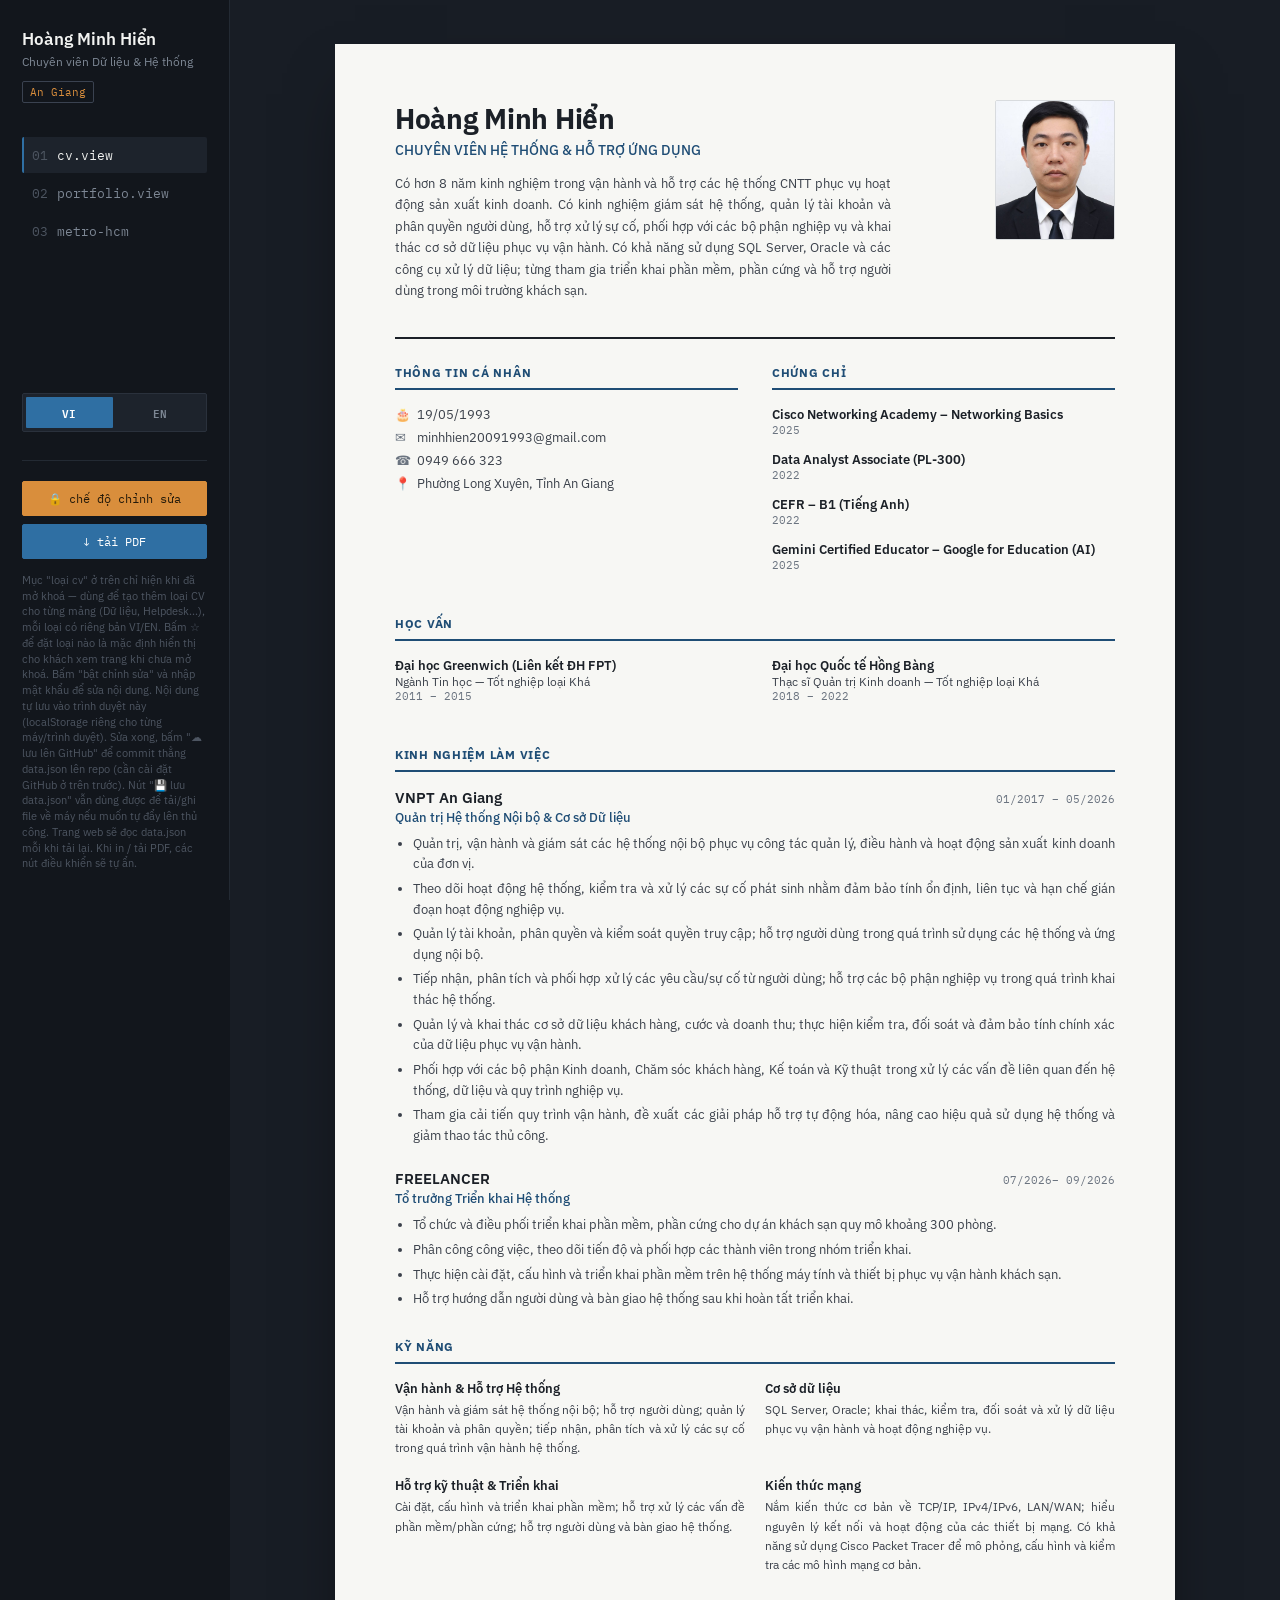
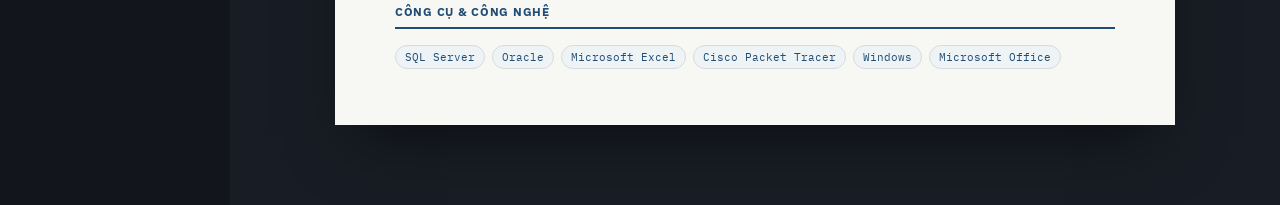
==== commit a84a1a12: "Add metro HCM link to main page" ====
--- a/index.html
+++ b/index.html
@@ -68,15 +68,19 @@
   }
 
   nav.tabs{display:flex;flex-direction:column;gap:2px;margin-bottom:auto;}
-  nav.tabs button{
+  nav.tabs button,
+  nav.tabs a{
     all:unset;cursor:pointer;
     font-family:'IBM Plex Mono',monospace;
     font-size:12.5px;color:var(--sidebar-ink-dim);
     padding:10px 10px;border-radius:var(--radius);
     display:flex;align-items:center;gap:9px;
-  }
-  nav.tabs button .idx{color:#4d5561;}
-  nav.tabs button:hover{color:#e9ebee;background:#1d232c;}
+    text-decoration:none;
+  }
+  nav.tabs button .idx,
+  nav.tabs a .idx{color:#4d5561;}
+  nav.tabs button:hover,
+  nav.tabs a:hover{color:#e9ebee;background:#1d232c;}
   nav.tabs button.active{color:#f2f3f1;background:#1d232c;border-left:2px solid var(--accent);padding-left:8px;}
 
   .lang-switch{display:flex;gap:4px;margin-top:14px;padding:3px;background:#1d232c;border-radius:var(--radius);border:1px solid #2a313c;}
@@ -426,6 +430,7 @@
     <nav class="tabs">
       <button class="active" data-view="cv"><span class="idx">01</span> cv.view</button>
       <button data-view="pf"><span class="idx">02</span> portfolio.view</button>
+      <a href="metro-hcm/"><span class="idx">03</span> metro-hcm</a>
     </nav>
 
     <div class="lang-switch" id="langSwitch">
@@ -455,7 +460,7 @@
       <div style="font-family:'IBM Plex Mono',monospace;font-size:10px;color:var(--sidebar-ink-dim);text-transform:uppercase;letter-spacing:.06em;margin-bottom:6px;">Cách 1 — tự động bằng Gemini API</div>
       <div style="display:flex;flex-direction:column;gap:6px;margin-bottom:8px;">
         <input type="password" id="geminiKeyInput" placeholder="Gemini API key" class="mono" style="background:#1d232c;border:1px solid #2a313c;color:#e9ebee;padding:7px 8px;border-radius:2px;font-size:11.5px;">
-        <input type="text" id="geminiModelInput" placeholder="Tên model (mặc định: gemini-2.5-flash)" class="mono" style="background:#1d232c;border:1px solid #2a313c;color:#e9ebee;padding:7px 8px;border-radius:2px;font-size:11.5px;">
+        <input type="text" id="geminiModelInput" placeholder="Tên model (mặc định: gemini-3.6-flash)" class="mono" style="background:#1d232c;border:1px solid #2a313c;color:#e9ebee;padding:7px 8px;border-radius:2px;font-size:11.5px;">
         <button class="btn" id="geminiCfgSave">Lưu key</button>
       </div>
       <div style="margin-bottom:10px;">Key chỉ lưu trong trình duyệt này (localStorage), gửi thẳng tới Google khi bấm dịch — không đi qua máy chủ nào khác. Nếu Google đổi tên model, sửa lại ô "tên model" ở trên theo model hiện hành trong Google AI Studio.</div>
@@ -1624,7 +1629,7 @@
 
   // ---------- dịch tự động 1 click bằng Gemini API (key của người dùng) ----------
   const GEMINI_CFG_KEY = 'hmh-cv-gemini-cfg';
-  const GEMINI_DEFAULT_MODEL = 'gemini-2.5-flash';
+  const GEMINI_DEFAULT_MODEL = 'gemini-3.6-flash';
 
   function loadGeminiConfig(){
     try{ return JSON.parse(localStorage.getItem(GEMINI_CFG_KEY)) || {}; }catch(e){ return {}; }
@@ -1966,6 +1971,10 @@
         data.activeType = data.defaultType;
         renderAll();
       }
+      // Bấm "thoát chế độ chỉnh sửa" (khoá lại) → tự lưu data.json lên
+      // GitHub luôn, đỡ phải bấm thêm nút "☁ lưu lên GitHub". Chạy ngầm
+      // (silent): nếu máy chưa cấu hình GitHub thì bỏ qua, không alert.
+      saveDataToGithub(true);
     }
   }
 
@@ -1996,15 +2005,7 @@
   };
 
   editToggle.onclick = ()=>{
-    const turningOff = editing; // đang sửa → sắp tắt sửa
     setEditing(!editing);
-    // Vừa bấm để KẾT THÚC sửa nội dung (không phải lúc bật lên) → tự lưu
-    // data.json lên GitHub luôn, đỡ phải bấm thêm nút "☁ lưu lên GitHub".
-    // Chạy ngầm (silent): nếu máy chưa cấu hình GitHub thì bỏ qua, không
-    // làm phiền bằng alert.
-    if(turningOff){
-      saveDataToGithub(true);
-    }
   };
 
   document.getElementById('printBtn').onclick = async ()=>{
@@ -2377,4 +2378,4 @@
 </script>
 
 
-</body></html>+</body></html>
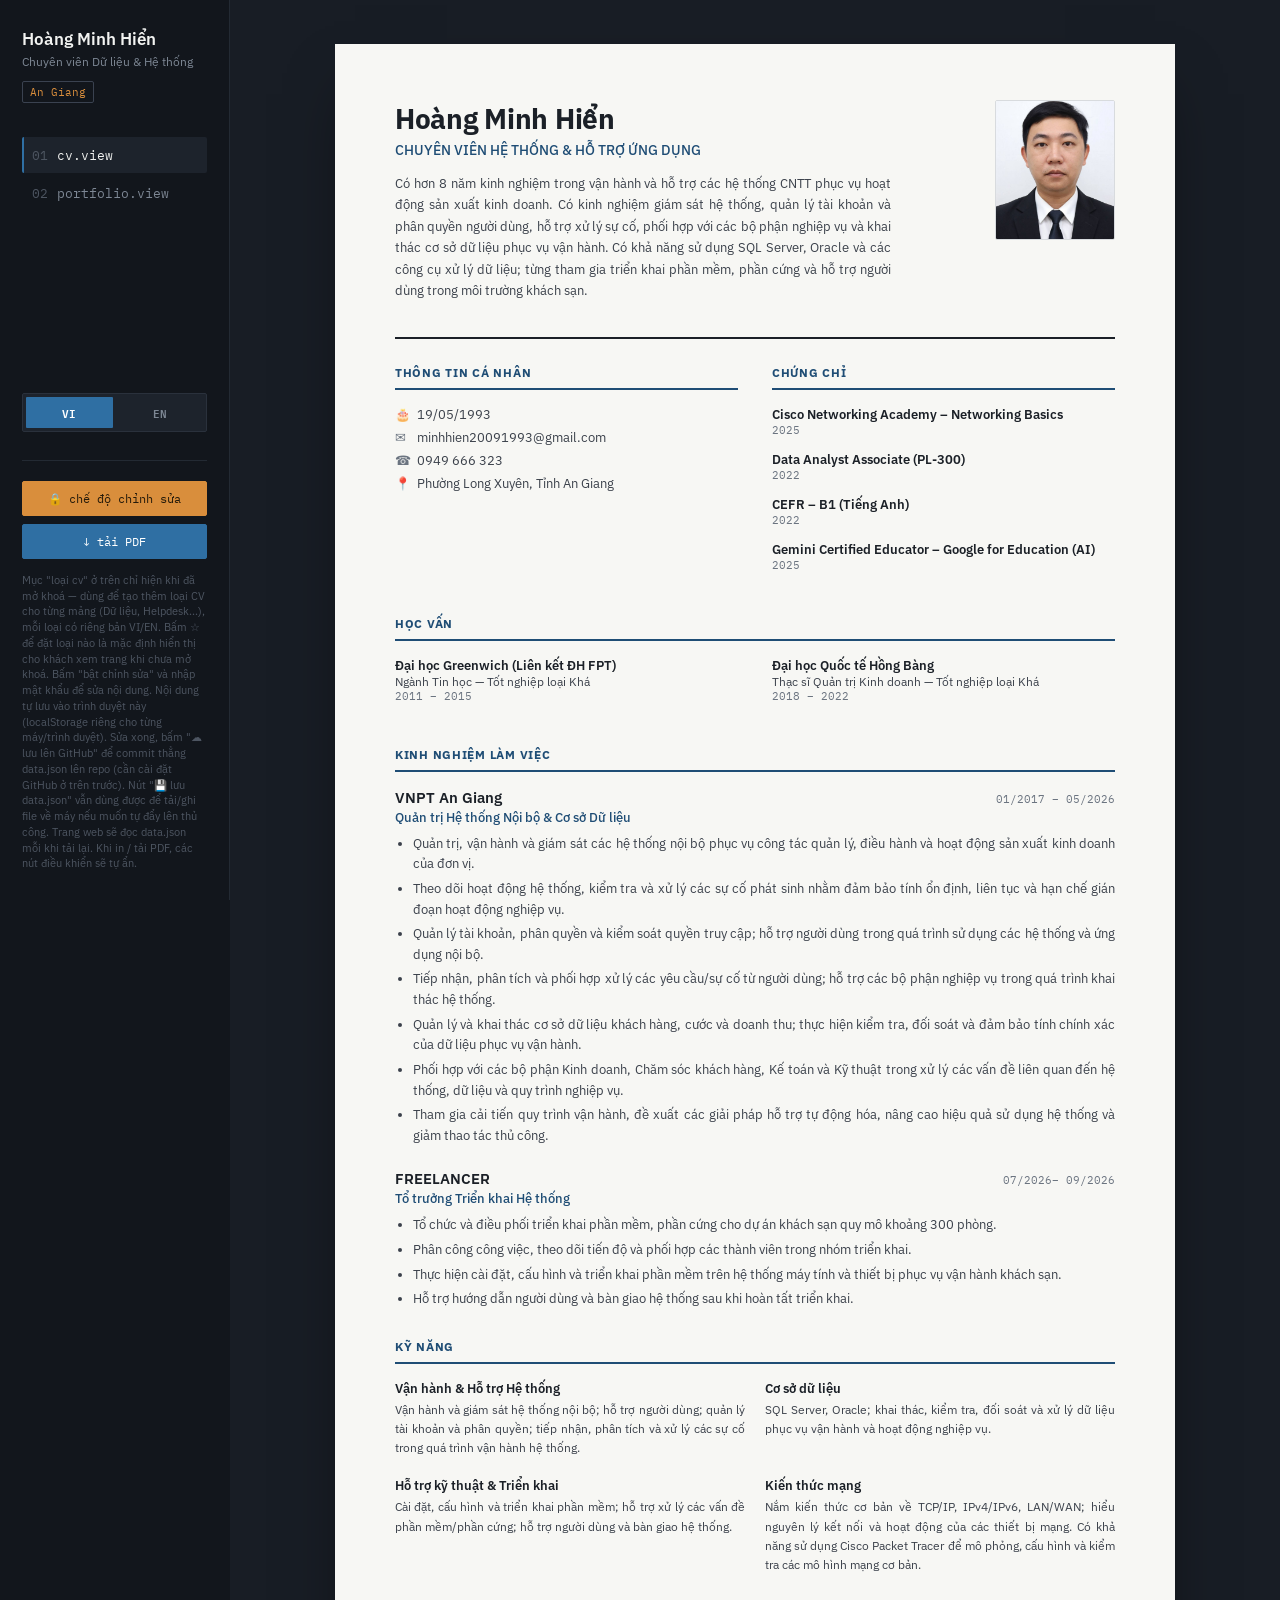
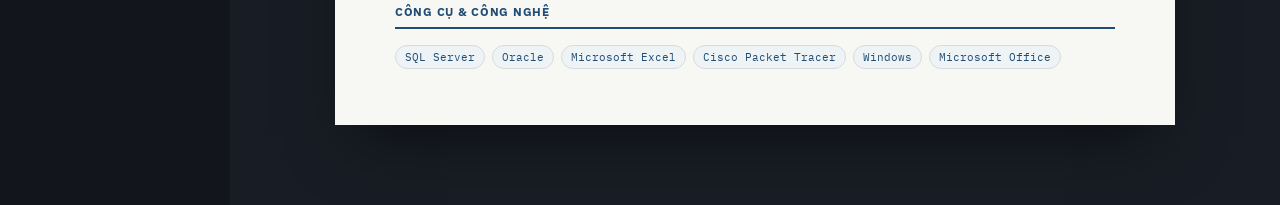
==== commit 421e7dde: "Move metro project link into portfolio card" ====
--- a/index.html
+++ b/index.html
@@ -276,6 +276,7 @@
     display:flex;flex-direction:column;
     transition:box-shadow .18s ease, transform .18s ease, border-color .18s ease;
   }
+  .pf-card-link{color:inherit;text-decoration:none;cursor:pointer;}
   .pf-card:hover{box-shadow:0 14px 30px -16px rgba(27,32,39,.35);border-color:var(--line);transform:translateY(-2px);}
   .pf-card .pf-body{padding:16px 18px 18px;display:flex;flex-direction:column;flex:1;}
 
@@ -430,7 +431,6 @@
     <nav class="tabs">
       <button class="active" data-view="cv"><span class="idx">01</span> cv.view</button>
       <button data-view="pf"><span class="idx">02</span> portfolio.view</button>
-      <a href="metro-hcm/"><span class="idx">03</span> metro-hcm</a>
     </nav>
 
     <div class="lang-switch" id="langSwitch">
@@ -1333,8 +1333,12 @@
         row.className = 'pf-row';
         pfList.appendChild(row);
       }
-      const el = document.createElement('div');
-      el.className = 'pf-card';
+      const el = document.createElement(p.url ? 'a' : 'div');
+      el.className = 'pf-card' + (p.url ? ' pf-card-link' : '');
+      if(p.url){
+        el.href = p.url;
+        el.setAttribute('aria-label', p.title || 'Mở dự án');
+      }
       el.innerHTML = `
         <div class="pf-image${p.image ? ' has-image' : ''}" data-proj-img="${i}">
           ${p.image
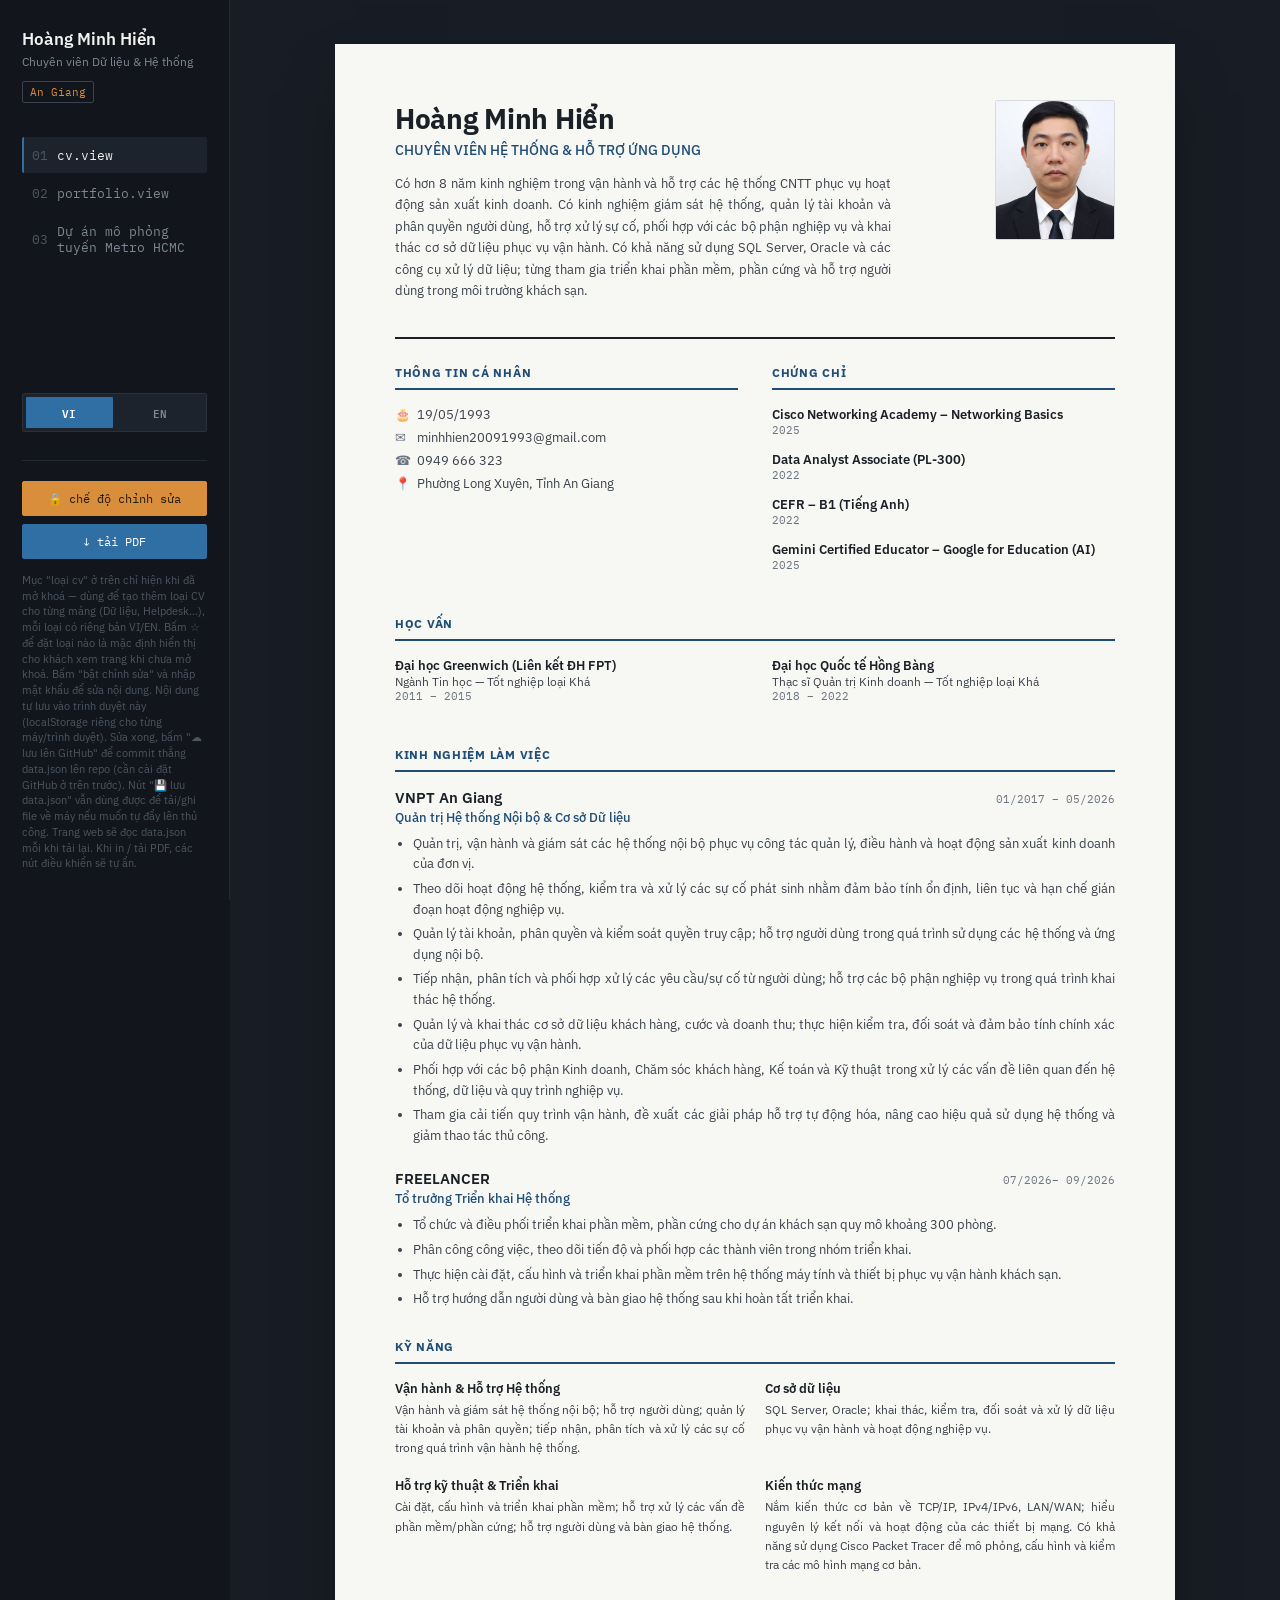
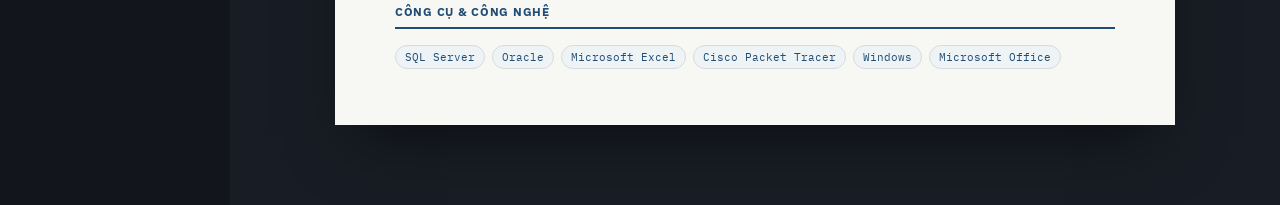
==== commit 53d34b56: "Move metro project link back to sidebar menu" ====
--- a/index.html
+++ b/index.html
@@ -276,7 +276,6 @@
     display:flex;flex-direction:column;
     transition:box-shadow .18s ease, transform .18s ease, border-color .18s ease;
   }
-  .pf-card-link{color:inherit;text-decoration:none;cursor:pointer;}
   .pf-card:hover{box-shadow:0 14px 30px -16px rgba(27,32,39,.35);border-color:var(--line);transform:translateY(-2px);}
   .pf-card .pf-body{padding:16px 18px 18px;display:flex;flex-direction:column;flex:1;}
 
@@ -431,6 +430,7 @@
     <nav class="tabs">
       <button class="active" data-view="cv"><span class="idx">01</span> cv.view</button>
       <button data-view="pf"><span class="idx">02</span> portfolio.view</button>
+      <a href="metro-hcm/"><span class="idx">03</span> Dự án mô phỏng tuyến Metro HCMC</a>
     </nav>
 
     <div class="lang-switch" id="langSwitch">
@@ -1333,12 +1333,8 @@
         row.className = 'pf-row';
         pfList.appendChild(row);
       }
-      const el = document.createElement(p.url ? 'a' : 'div');
-      el.className = 'pf-card' + (p.url ? ' pf-card-link' : '');
-      if(p.url){
-        el.href = p.url;
-        el.setAttribute('aria-label', p.title || 'Mở dự án');
-      }
+      const el = document.createElement('div');
+      el.className = 'pf-card';
       el.innerHTML = `
         <div class="pf-image${p.image ? ' has-image' : ''}" data-proj-img="${i}">
           ${p.image
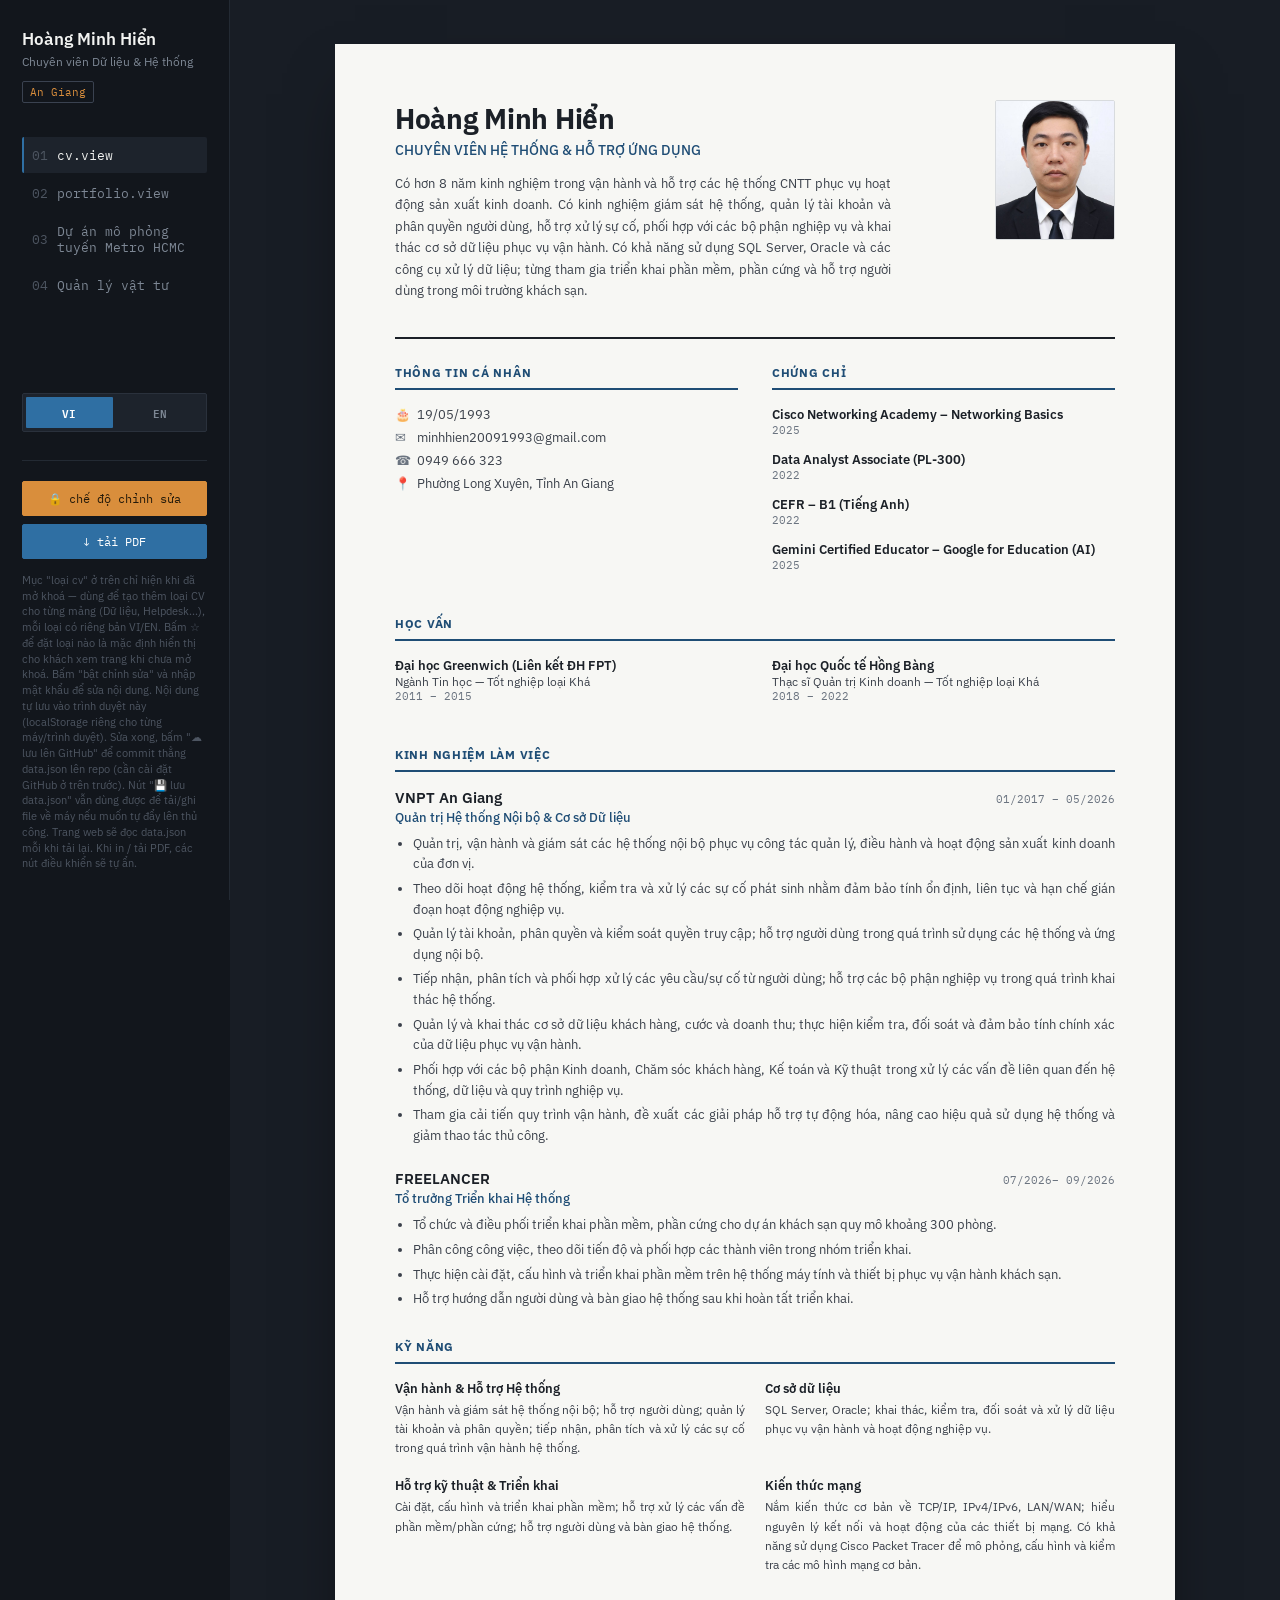
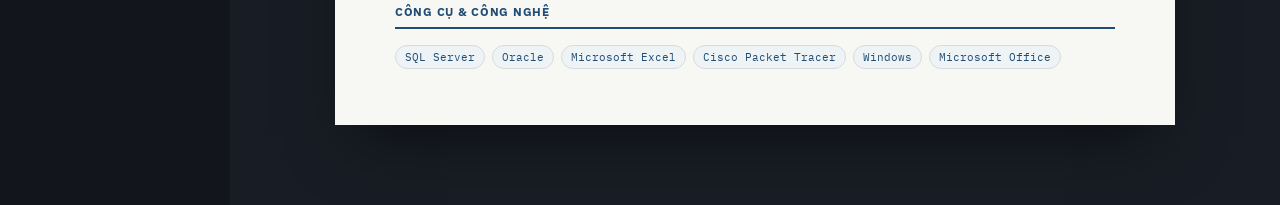
==== commit 1b9a4ffa: "Add material management project to sidebar menu" ====
--- a/index.html
+++ b/index.html
@@ -431,6 +431,7 @@
       <button class="active" data-view="cv"><span class="idx">01</span> cv.view</button>
       <button data-view="pf"><span class="idx">02</span> portfolio.view</button>
       <a href="metro-hcm/"><span class="idx">03</span> Dự án mô phỏng tuyến Metro HCMC</a>
+      <a href="quan-ly-vat-tu/"><span class="idx">04</span> Quản lý vật tư</a>
     </nav>
 
     <div class="lang-switch" id="langSwitch">
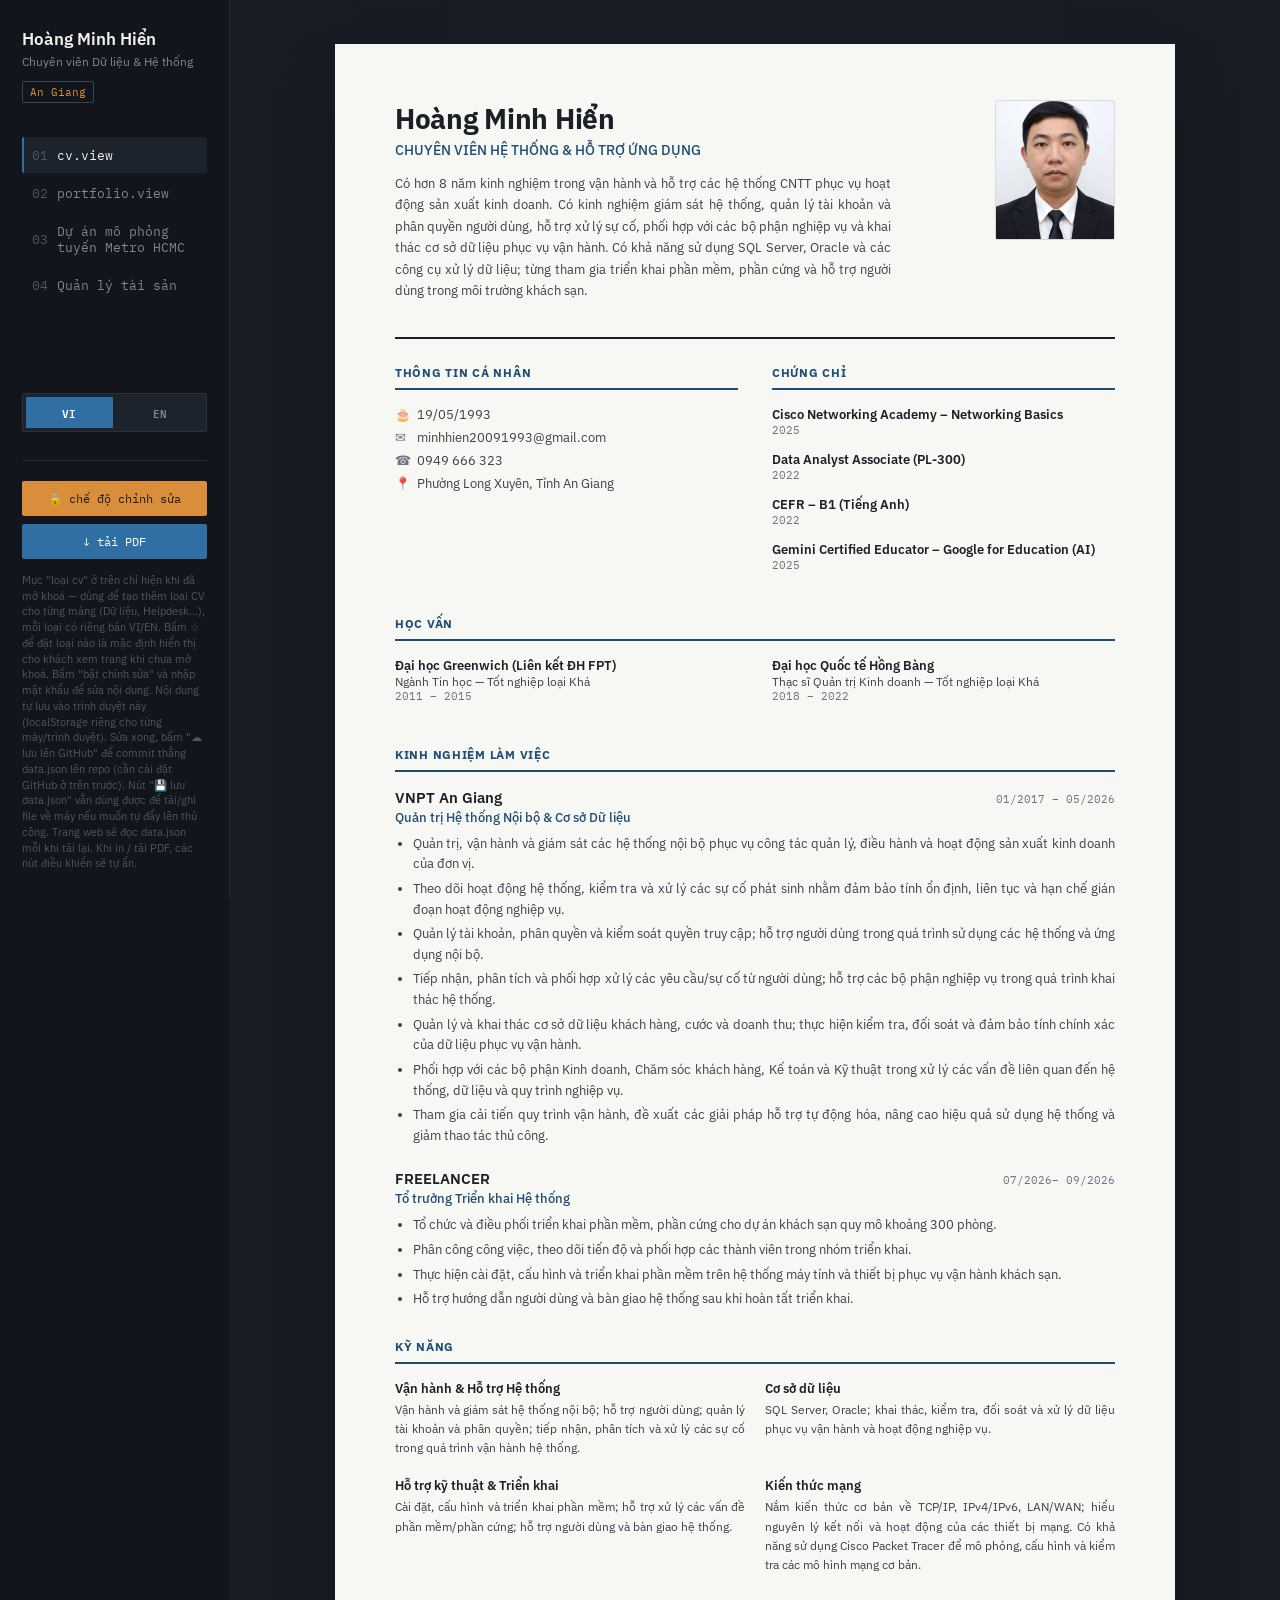
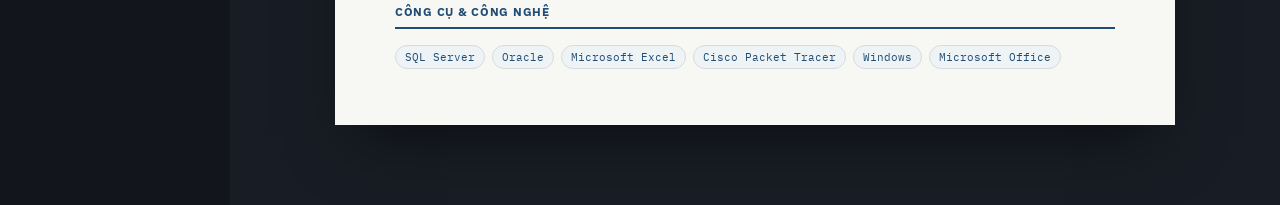
==== commit 57724ae4: "Rename material project to asset management" ====
--- a/index.html
+++ b/index.html
@@ -431,7 +431,7 @@
       <button class="active" data-view="cv"><span class="idx">01</span> cv.view</button>
       <button data-view="pf"><span class="idx">02</span> portfolio.view</button>
       <a href="metro-hcm/"><span class="idx">03</span> Dự án mô phỏng tuyến Metro HCMC</a>
-      <a href="quan-ly-vat-tu/"><span class="idx">04</span> Quản lý vật tư</a>
+      <a href="quan-ly-tai-san/"><span class="idx">04</span> Quản lý tài sản</a>
     </nav>
 
     <div class="lang-switch" id="langSwitch">
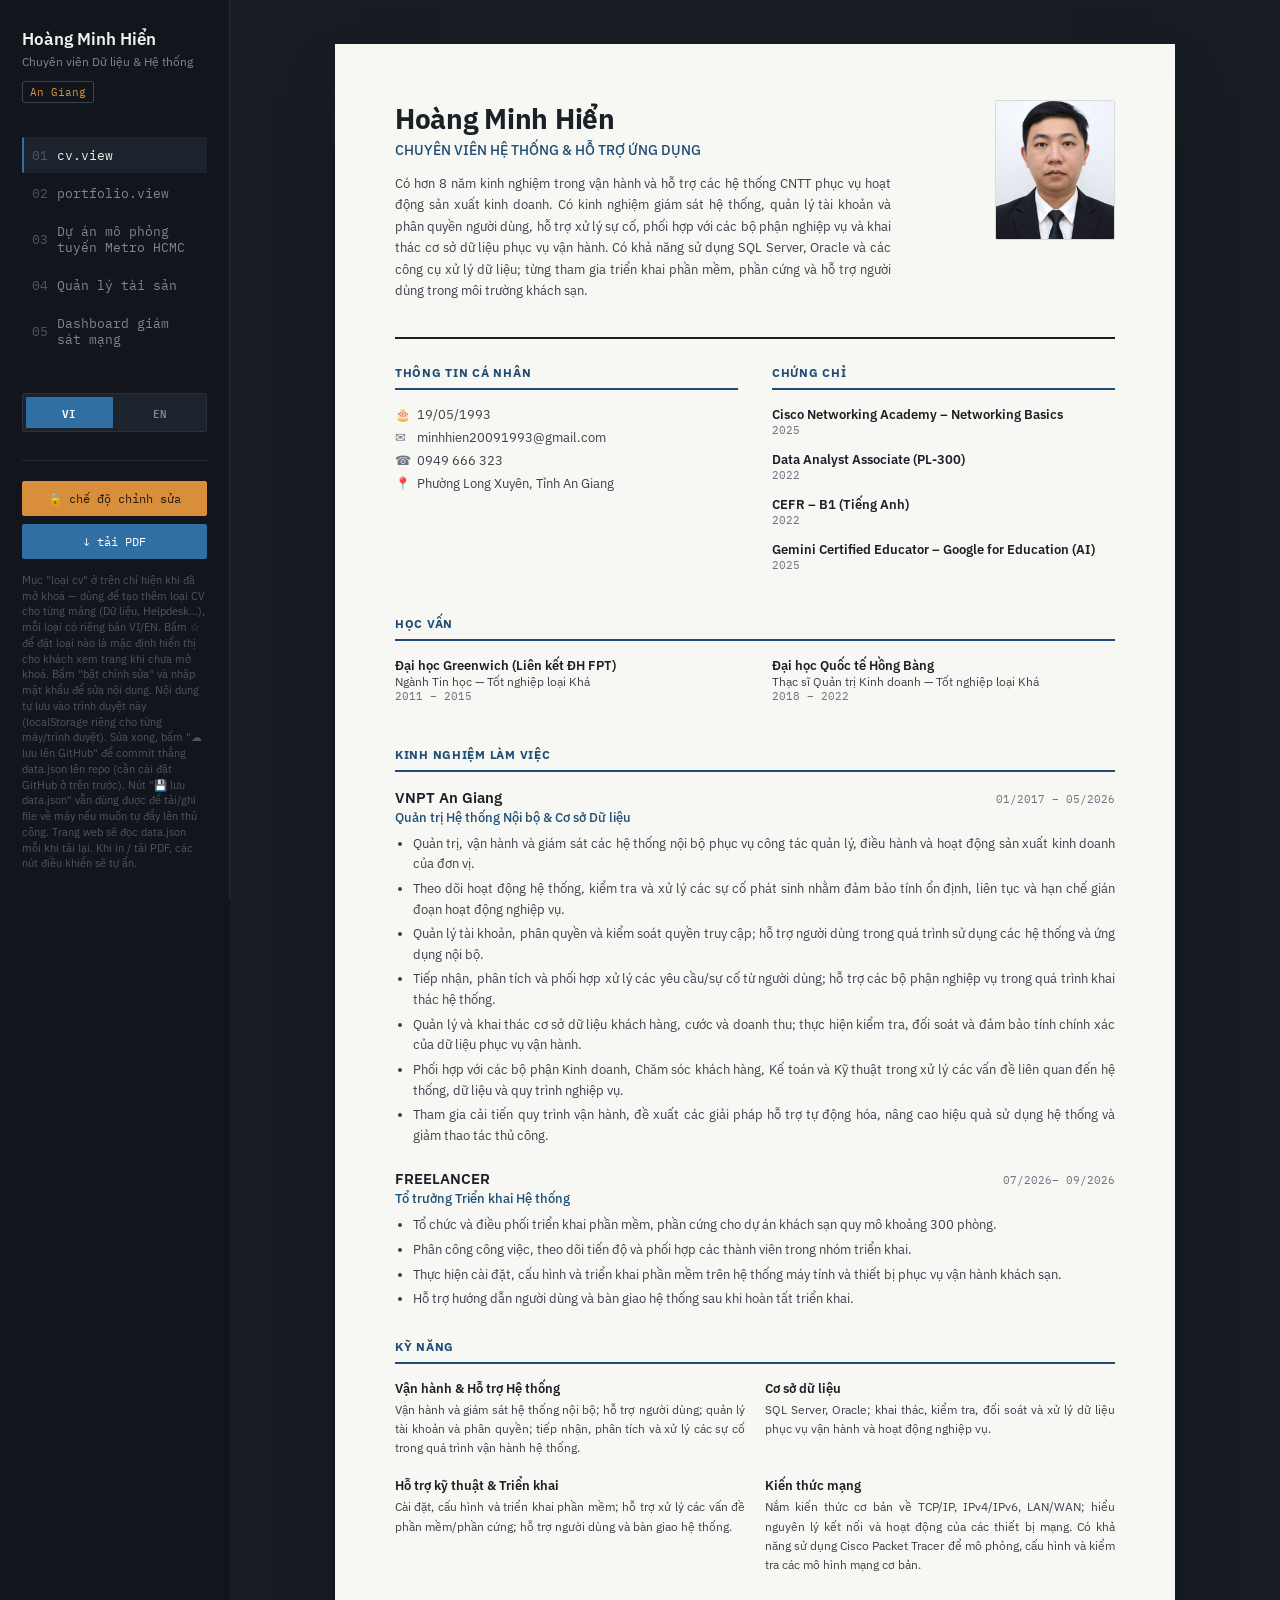
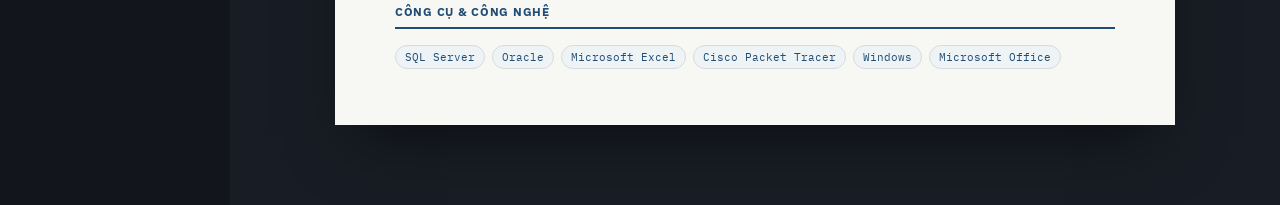
==== commit 29c55669: "Add network monitoring dashboard to main menu" ====
--- a/index.html
+++ b/index.html
@@ -432,6 +432,7 @@
       <button data-view="pf"><span class="idx">02</span> portfolio.view</button>
       <a href="metro-hcm/"><span class="idx">03</span> Dự án mô phỏng tuyến Metro HCMC</a>
       <a href="quan-ly-tai-san/"><span class="idx">04</span> Quản lý tài sản</a>
+      <a href="network-dashboard/"><span class="idx">05</span> Dashboard giám sát mạng</a>
     </nav>
 
     <div class="lang-switch" id="langSwitch">
